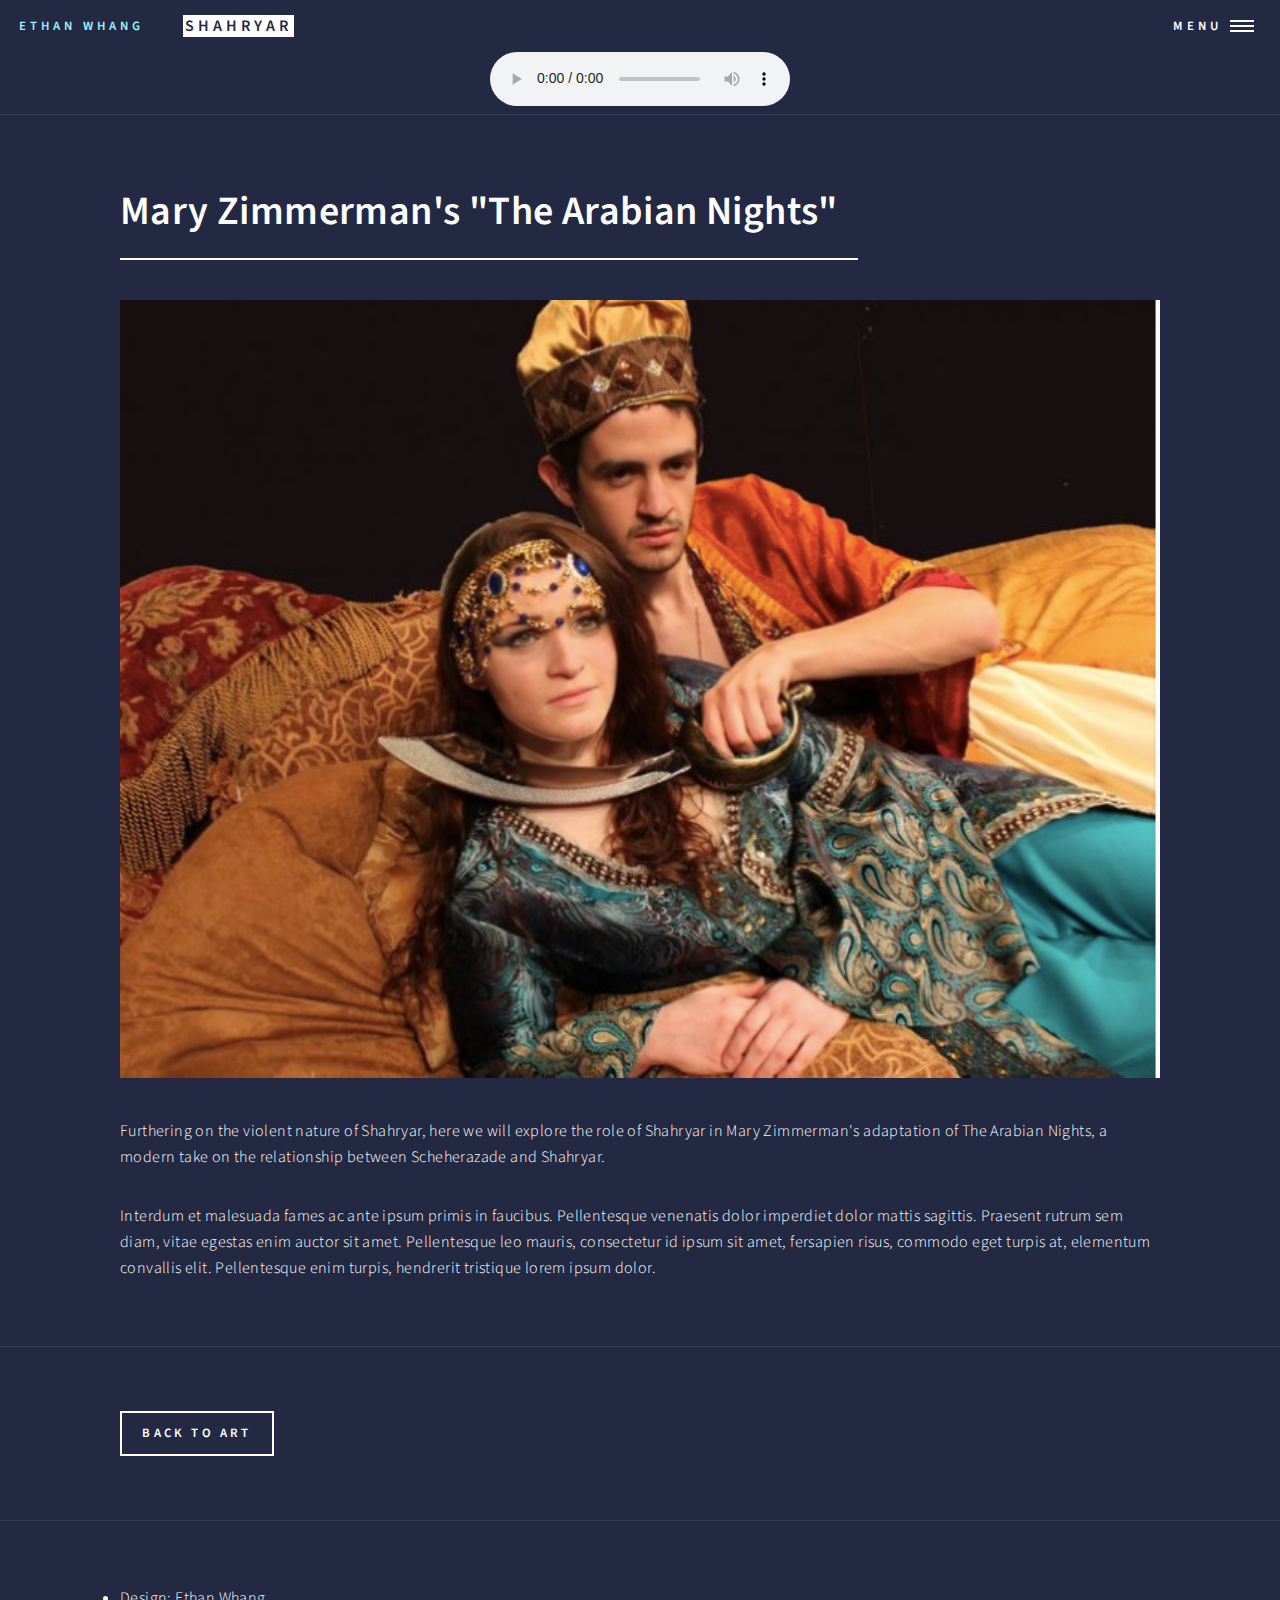
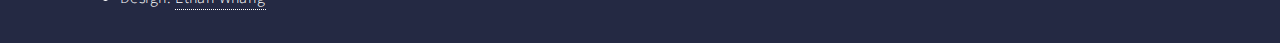
==== adaptations.html @ 620781d0 "finished with artworks" ====
<!DOCTYPE HTML>
<html><head>
    <link rel="shortcut icon" type="image/x-icon" href="favicon.ico" />
    <title>Ethan Whang's CL121 Final Project</title>
    <meta charset="utf-8">
    <meta name="viewport" content="width=device-width, initial-scale=1, user-scalable=no">
    <link rel="stylesheet" href="assets/css/main.css">
    <noscript><link rel="stylesheet" href="assets/css/noscript.css" /></noscript>
  </head>
  <body class="">

    <!-- Wrapper -->
      <div id="wrapper">

        <!-- Header -->
          <header id="header" class="reveal alt">
            <a href="ethanwhang.html" class="logo"><span>Ethan Whang</span></a>
            <nav>
            <a href="index.html" class="logo"><strong>Shahryar</strong></a>
            <nav>
              <a href="#menu">Menu</a>
            </nav>
          </header>

        <!-- Menu -->
          <nav id="menu">
            <ul class="links">
              <li><a hre="theking.html">Sultan</a></li>
              <li><a href="murderer.html">Murderer</a></li>
              <li><a href="listener.html">Listener</a></li>
              <li><a href="children.html">Children</a></li>
              <li><a href="art.html">Art</a></li>
            </ul>
          </nav>

        <!-- Main -->
          <div id="main" class="alt">

            <center><audio controls autoplay="autoplay" loop="loop">
              <source src="zimmerman.mp3" type="audio/mpeg">
                Your browser does not support the audio element.
            </audio></center>

            <!-- One -->
              <section id="one">
                <div class="inner">
                  <header class="major">
                    <h1>Mary Zimmerman's "The Arabian Nights"</h1>
                  </header>
                  <span class="image main"><img src="images/pic15.jpg" alt="" /></span>
                  <p>Furthering on the violent nature of Shahryar, here we will explore the role of Shahryar in Mary Zimmerman's adaptation of The Arabian Nights, a modern take on the relationship between Scheherazade and Shahryar.</p>
                  <p></p>
                  <p>Interdum et malesuada fames ac ante ipsum primis in faucibus. Pellentesque venenatis dolor imperdiet dolor mattis sagittis. Praesent rutrum sem diam, vitae egestas enim auctor sit amet. Pellentesque leo mauris, consectetur id ipsum sit amet, fersapien risus, commodo eget turpis at, elementum convallis elit. Pellentesque enim turpis, hendrerit tristique lorem ipsum dolor.</p>
                </div>
              </section>

            <section>
              <div class="inner">
                  <ul class="actions">
                    <li><a href="art.html" class="button back">Back to Art</a></li>
                  </ul>
              </div>
            </section>

          </div>

        <!-- Footer -->
          <footer id="footer">
            <div class="inner">
                <li>Design: <a href="https://html5up.net">Ethan Whang</a></li>
              </ul>
            </div>
          </footer>

      </div>

    <!-- Scripts -->
      <script src="assets/js/jquery.min.js"></script>
      <script src="assets/js/jquery.scrolly.min.js"></script>
      <script src="assets/js/jquery.scrollex.min.js"></script>
      <script src="assets/js/browser.min.js"></script>
      <script src="assets/js/breakpoints.min.js"></script>
      <script src="assets/js/util.js"></script>
      <script src="assets/js/main.js"></script>

  </body>
</html>
---- assets/css/main.css ----
@import url(font-awesome.min.css);
@import url("https://fonts.googleapis.com/css?family=Source+Sans+Pro:300,300italic,600,600italic");

/*
	Forty by HTML5 UP
	html5up.net | @ajlkn
	Free for personal and commercial use under the CCA 3.0 license (html5up.net/license)
*/

html, body, div, span, applet, object,
iframe, h1, h2, h3, h4, h5, h6, p, blockquote,
pre, a, abbr, acronym, address, big, cite,
code, del, dfn, em, img, ins, kbd, q, s, samp,
small, strike, strong, sub, sup, tt, var, b,
u, i, center, dl, dt, dd, ol, ul, li, fieldset,
form, label, legend, table, caption, tbody,
tfoot, thead, tr, th, td, article, aside,
canvas, details, embed, figure, figcaption,
footer, header, hgroup, menu, nav, output, ruby,
section, summary, time, mark, audio, video {
	margin: 0;
	padding: 0;
	border: 0;
	font-size: 100%;
	font: inherit;
	vertical-align: baseline;}

article, aside, details, figcaption, figure,
footer, header, hgroup, menu, nav, section {
	display: block;}

body {
	line-height: 1;
}

ol, ul {
	list-style: none;
}

blockquote, q {
	quotes: none;
}

	blockquote:before, blockquote:after, q:before, q:after {
		content: '';
		content: none;
	}

table {
	border-collapse: collapse;
	border-spacing: 0;
}

body {
	-webkit-text-size-adjust: none;
}

mark {
	background-color: transparent;
	color: inherit;
}

input::-moz-focus-inner {
	border: 0;
	padding: 0;
}

input, select, textarea {
	-moz-appearance: none;
	-webkit-appearance: none;
	-ms-appearance: none;
	appearance: none;
}

/* Basic */

	@-ms-viewport {
		width: device-width;
	}

	body {
		-ms-overflow-style: scrollbar;
	}

	@media screen and (max-width: 480px) {

		html, body {
			min-width: 320px;
		}

	}

	html {
		box-sizing: border-box;
	}

	*, *:before, *:after {
		box-sizing: border-box;
	}

	body {
		background: #242943;
	}

		body.is-preload *, body.is-preload *:before, body.is-preload *:after {
			-moz-animation: none !important;
			-webkit-animation: none !important;
			-ms-animation: none !important;
			animation: none !important;
			-moz-transition: none !important;
			-webkit-transition: none !important;
			-ms-transition: none !important;
			transition: none !important;
		}

/* Type */

	body, input, select, textarea {
		color: #ffffff;
		font-family: "Source Sans Pro", Helvetica, sans-serif;
		font-size: 17pt;
		font-weight: 300;
		letter-spacing: 0.025em;
		line-height: 1.65;
	}

		@media screen and (max-width: 1680px) {

			body, input, select, textarea {
				font-size: 14pt;
			}

		}

		@media screen and (max-width: 1280px) {

			body, input, select, textarea {
				font-size: 12pt;
			}

		}

		@media screen and (max-width: 360px) {

			body, input, select, textarea {
				font-size: 11pt;
			}

		}

	a {
		-moz-transition: color 0.2s ease-in-out, border-bottom-color 0.2s ease-in-out;
		-webkit-transition: color 0.2s ease-in-out, border-bottom-color 0.2s ease-in-out;
		-ms-transition: color 0.2s ease-in-out, border-bottom-color 0.2s ease-in-out;
		transition: color 0.2s ease-in-out, border-bottom-color 0.2s ease-in-out;
		border-bottom: dotted 1px;
		color: inherit;
		text-decoration: none;
	}

		a:hover {
			border-bottom-color: transparent;
			color: #9bf1ff !important;
		}

		a:active {
			color: #53e3fb !important;
		}

	strong, b {
		color: #ffffff;
		font-weight: 600;
	}

	em, i {
		font-style: italic;
	}

	p {
		margin: 0 0 2em 0;
	}

	h1, h2, h3, h4, h5, h6 {
		color: #ffffff;
		font-weight: 600;
		line-height: 1.65;
		margin: 0 0 1em 0;
	}

		h1 a, h2 a, h3 a, h4 a, h5 a, h6 a {
			color: inherit;
			border-bottom: 0;
		}

	h1 {
		font-size: 2.5em;
	}

	h2 {
		font-size: 1.75em;
	}

	h3 {
		font-size: 1.35em;
	}

	h4 {
		font-size: 1.1em;
	}

	h5 {
		font-size: 0.9em;
	}

	h6 {
		font-size: 0.7em;
	}

	@media screen and (max-width: 736px) {

		h1 {
			font-size: 2em;
		}

		h2 {
			font-size: 1.5em;
		}

		h3 {
			font-size: 1.25em;
		}

	}

	sub {
		font-size: 0.8em;
		position: relative;
		top: 0.5em;
	}

	sup {
		font-size: 0.8em;
		position: relative;
		top: -0.5em;
	}

	blockquote {
		border-left: solid 4px rgba(212, 212, 255, 0.1);
		font-style: italic;
		margin: 0 0 2em 0;
		padding: 0.5em 0 0.5em 2em;
	}

	code {
		background: rgba(212, 212, 255, 0.035);
		font-family: "Courier New", monospace;
		font-size: 0.9em;
		margin: 0 0.25em;
		padding: 0.25em 0.65em;
	}

	pre {
		-webkit-overflow-scrolling: touch;
		font-family: "Courier New", monospace;
		font-size: 0.9em;
		margin: 0 0 2em 0;
	}

		pre code {
			display: block;
			line-height: 1.75;
			padding: 1em 1.5em;
			overflow-x: auto;
		}

	hr {
		border: 0;
		border-bottom: solid 1px rgba(212, 212, 255, 0.1);
		margin: 2em 0;
	}

		hr.major {
			margin: 3em 0;
		}

	.align-left {
		text-align: left;
	}

	.align-center {
		text-align: center;
	}

	.align-right {
		text-align: right;
	}

/* Row */

	.row {
		display: flex;
		flex-wrap: wrap;
		box-sizing: border-box;
		align-items: stretch;
	}

		.row > * {
			box-sizing: border-box;
		}

		.row.gtr-uniform > * > :last-child {
			margin-bottom: 0;
		}

		.row.aln-left {
			justify-content: flex-start;
		}

		.row.aln-center {
			justify-content: center;
		}

		.row.aln-right {
			justify-content: flex-end;
		}

		.row.aln-top {
			align-items: flex-start;
		}

		.row.aln-middle {
			align-items: center;
		}

		.row.aln-bottom {
			align-items: flex-end;
		}

		.row > .imp {
			order: -1;
		}

		.row > .col-1 {
			width: 8.3333333333%;
		}

		.row > .off-1 {
			margin-left: 8.3333333333%;
		}

		.row > .col-2 {
			width: 16.6666666667%;
		}

		.row > .off-2 {
			margin-left: 16.6666666667%;
		}

		.row > .col-3 {
			width: 25%;
		}

		.row > .off-3 {
			margin-left: 25%;
		}

		.row > .col-4 {
			width: 33.3333333333%;
		}

		.row > .off-4 {
			margin-left: 33.3333333333%;
		}

		.row > .col-5 {
			width: 41.6666666667%;
		}

		.row > .off-5 {
			margin-left: 41.6666666667%;
		}

		.row > .col-6 {
			width: 50%;
		}

		.row > .off-6 {
			margin-left: 50%;
		}

		.row > .col-7 {
			width: 58.3333333333%;
		}

		.row > .off-7 {
			margin-left: 58.3333333333%;
		}

		.row > .col-8 {
			width: 66.6666666667%;
		}

		.row > .off-8 {
			margin-left: 66.6666666667%;
		}

		.row > .col-9 {
			width: 75%;
		}

		.row > .off-9 {
			margin-left: 75%;
		}

		.row > .col-10 {
			width: 83.3333333333%;
		}

		.row > .off-10 {
			margin-left: 83.3333333333%;
		}

		.row > .col-11 {
			width: 91.6666666667%;
		}

		.row > .off-11 {
			margin-left: 91.6666666667%;
		}

		.row > .col-12 {
			width: 100%;
		}

		.row > .off-12 {
			margin-left: 100%;
		}

		.row.gtr-0 {
			margin-top: 0;
			margin-left: 0em;
		}

			.row.gtr-0 > * {
				padding: 0 0 0 0em;
			}

			.row.gtr-0.gtr-uniform {
				margin-top: 0em;
			}

				.row.gtr-0.gtr-uniform > * {
					padding-top: 0em;
				}

		.row.gtr-25 {
			margin-top: 0;
			margin-left: -0.5em;
		}

			.row.gtr-25 > * {
				padding: 0 0 0 0.5em;
			}

			.row.gtr-25.gtr-uniform {
				margin-top: -0.5em;
			}

				.row.gtr-25.gtr-uniform > * {
					padding-top: 0.5em;
				}

		.row.gtr-50 {
			margin-top: 0;
			margin-left: -1em;
		}

			.row.gtr-50 > * {
				padding: 0 0 0 1em;
			}

			.row.gtr-50.gtr-uniform {
				margin-top: -1em;
			}

				.row.gtr-50.gtr-uniform > * {
					padding-top: 1em;
				}

		.row {
			margin-top: 0;
			margin-left: -2em;
		}

			.row > * {
				padding: 0 0 0 2em;
			}

			.row.gtr-uniform {
				margin-top: -2em;
			}

				.row.gtr-uniform > * {
					padding-top: 2em;
				}

		.row.gtr-150 {
			margin-top: 0;
			margin-left: -3em;
		}

			.row.gtr-150 > * {
				padding: 0 0 0 3em;
			}

			.row.gtr-150.gtr-uniform {
				margin-top: -3em;
			}

				.row.gtr-150.gtr-uniform > * {
					padding-top: 3em;
				}

		.row.gtr-200 {
			margin-top: 0;
			margin-left: -4em;
		}

			.row.gtr-200 > * {
				padding: 0 0 0 4em;
			}

			.row.gtr-200.gtr-uniform {
				margin-top: -4em;
			}

				.row.gtr-200.gtr-uniform > * {
					padding-top: 4em;
				}

		@media screen and (max-width: 1680px) {

			.row {
				display: flex;
				flex-wrap: wrap;
				box-sizing: border-box;
				align-items: stretch;
			}

				.row > * {
					box-sizing: border-box;
				}

				.row.gtr-uniform > * > :last-child {
					margin-bottom: 0;
				}

				.row.aln-left {
					justify-content: flex-start;
				}

				.row.aln-center {
					justify-content: center;
				}

				.row.aln-right {
					justify-content: flex-end;
				}

				.row.aln-top {
					align-items: flex-start;
				}

				.row.aln-middle {
					align-items: center;
				}

				.row.aln-bottom {
					align-items: flex-end;
				}

				.row > .imp-xlarge {
					order: -1;
				}

				.row > .col-1-xlarge {
					width: 8.3333333333%;
				}

				.row > .off-1-xlarge {
					margin-left: 8.3333333333%;
				}

				.row > .col-2-xlarge {
					width: 16.6666666667%;
				}

				.row > .off-2-xlarge {
					margin-left: 16.6666666667%;
				}

				.row > .col-3-xlarge {
					width: 25%;
				}

				.row > .off-3-xlarge {
					margin-left: 25%;
				}

				.row > .col-4-xlarge {
					width: 33.3333333333%;
				}

				.row > .off-4-xlarge {
					margin-left: 33.3333333333%;
				}

				.row > .col-5-xlarge {
					width: 41.6666666667%;
				}

				.row > .off-5-xlarge {
					margin-left: 41.6666666667%;
				}

				.row > .col-6-xlarge {
					width: 50%;
				}

				.row > .off-6-xlarge {
					margin-left: 50%;
				}

				.row > .col-7-xlarge {
					width: 58.3333333333%;
				}

				.row > .off-7-xlarge {
					margin-left: 58.3333333333%;
				}

				.row > .col-8-xlarge {
					width: 66.6666666667%;
				}

				.row > .off-8-xlarge {
					margin-left: 66.6666666667%;
				}

				.row > .col-9-xlarge {
					width: 75%;
				}

				.row > .off-9-xlarge {
					margin-left: 75%;
				}

				.row > .col-10-xlarge {
					width: 83.3333333333%;
				}

				.row > .off-10-xlarge {
					margin-left: 83.3333333333%;
				}

				.row > .col-11-xlarge {
					width: 91.6666666667%;
				}

				.row > .off-11-xlarge {
					margin-left: 91.6666666667%;
				}

				.row > .col-12-xlarge {
					width: 100%;
				}

				.row > .off-12-xlarge {
					margin-left: 100%;
				}

				.row.gtr-0 {
					margin-top: 0;
					margin-left: 0em;
				}

					.row.gtr-0 > * {
						padding: 0 0 0 0em;
					}

					.row.gtr-0.gtr-uniform {
						margin-top: 0em;
					}

						.row.gtr-0.gtr-uniform > * {
							padding-top: 0em;
						}

				.row.gtr-25 {
					margin-top: 0;
					margin-left: -0.5em;
				}

					.row.gtr-25 > * {
						padding: 0 0 0 0.5em;
					}

					.row.gtr-25.gtr-uniform {
						margin-top: -0.5em;
					}

						.row.gtr-25.gtr-uniform > * {
							padding-top: 0.5em;
						}

				.row.gtr-50 {
					margin-top: 0;
					margin-left: -1em;
				}

					.row.gtr-50 > * {
						padding: 0 0 0 1em;
					}

					.row.gtr-50.gtr-uniform {
						margin-top: -1em;
					}

						.row.gtr-50.gtr-uniform > * {
							padding-top: 1em;
						}

				.row {
					margin-top: 0;
					margin-left: -2em;
				}

					.row > * {
						padding: 0 0 0 2em;
					}

					.row.gtr-uniform {
						margin-top: -2em;
					}

						.row.gtr-uniform > * {
							padding-top: 2em;
						}

				.row.gtr-150 {
					margin-top: 0;
					margin-left: -3em;
				}

					.row.gtr-150 > * {
						padding: 0 0 0 3em;
					}

					.row.gtr-150.gtr-uniform {
						margin-top: -3em;
					}

						.row.gtr-150.gtr-uniform > * {
							padding-top: 3em;
						}

				.row.gtr-200 {
					margin-top: 0;
					margin-left: -4em;
				}

					.row.gtr-200 > * {
						padding: 0 0 0 4em;
					}

					.row.gtr-200.gtr-uniform {
						margin-top: -4em;
					}

						.row.gtr-200.gtr-uniform > * {
							padding-top: 4em;
						}

		}

		@media screen and (max-width: 1280px) {

			.row {
				display: flex;
				flex-wrap: wrap;
				box-sizing: border-box;
				align-items: stretch;
			}

				.row > * {
					box-sizing: border-box;
				}

				.row.gtr-uniform > * > :last-child {
					margin-bottom: 0;
				}

				.row.aln-left {
					justify-content: flex-start;
				}

				.row.aln-center {
					justify-content: center;
				}

				.row.aln-right {
					justify-content: flex-end;
				}

				.row.aln-top {
					align-items: flex-start;
				}

				.row.aln-middle {
					align-items: center;
				}

				.row.aln-bottom {
					align-items: flex-end;
				}

				.row > .imp-large {
					order: -1;
				}

				.row > .col-1-large {
					width: 8.3333333333%;
				}

				.row > .off-1-large {
					margin-left: 8.3333333333%;
				}

				.row > .col-2-large {
					width: 16.6666666667%;
				}

				.row > .off-2-large {
					margin-left: 16.6666666667%;
				}

				.row > .col-3-large {
					width: 25%;
				}

				.row > .off-3-large {
					margin-left: 25%;
				}

				.row > .col-4-large {
					width: 33.3333333333%;
				}

				.row > .off-4-large {
					margin-left: 33.3333333333%;
				}

				.row > .col-5-large {
					width: 41.6666666667%;
				}

				.row > .off-5-large {
					margin-left: 41.6666666667%;
				}

				.row > .col-6-large {
					width: 50%;
				}

				.row > .off-6-large {
					margin-left: 50%;
				}

				.row > .col-7-large {
					width: 58.3333333333%;
				}

				.row > .off-7-large {
					margin-left: 58.3333333333%;
				}

				.row > .col-8-large {
					width: 66.6666666667%;
				}

				.row > .off-8-large {
					margin-left: 66.6666666667%;
				}

				.row > .col-9-large {
					width: 75%;
				}

				.row > .off-9-large {
					margin-left: 75%;
				}

				.row > .col-10-large {
					width: 83.3333333333%;
				}

				.row > .off-10-large {
					margin-left: 83.3333333333%;
				}

				.row > .col-11-large {
					width: 91.6666666667%;
				}

				.row > .off-11-large {
					margin-left: 91.6666666667%;
				}

				.row > .col-12-large {
					width: 100%;
				}

				.row > .off-12-large {
					margin-left: 100%;
				}

				.row.gtr-0 {
					margin-top: 0;
					margin-left: 0em;
				}

					.row.gtr-0 > * {
						padding: 0 0 0 0em;
					}

					.row.gtr-0.gtr-uniform {
						margin-top: 0em;
					}

						.row.gtr-0.gtr-uniform > * {
							padding-top: 0em;
						}

				.row.gtr-25 {
					margin-top: 0;
					margin-left: -0.375em;
				}

					.row.gtr-25 > * {
						padding: 0 0 0 0.375em;
					}

					.row.gtr-25.gtr-uniform {
						margin-top: -0.375em;
					}

						.row.gtr-25.gtr-uniform > * {
							padding-top: 0.375em;
						}

				.row.gtr-50 {
					margin-top: 0;
					margin-left: -0.75em;
				}

					.row.gtr-50 > * {
						padding: 0 0 0 0.75em;
					}

					.row.gtr-50.gtr-uniform {
						margin-top: -0.75em;
					}

						.row.gtr-50.gtr-uniform > * {
							padding-top: 0.75em;
						}

				.row {
					margin-top: 0;
					margin-left: -1.5em;
				}

					.row > * {
						padding: 0 0 0 1.5em;
					}

					.row.gtr-uniform {
						margin-top: -1.5em;
					}

						.row.gtr-uniform > * {
							padding-top: 1.5em;
						}

				.row.gtr-150 {
					margin-top: 0;
					margin-left: -2.25em;
				}

					.row.gtr-150 > * {
						padding: 0 0 0 2.25em;
					}

					.row.gtr-150.gtr-uniform {
						margin-top: -2.25em;
					}

						.row.gtr-150.gtr-uniform > * {
							padding-top: 2.25em;
						}

				.row.gtr-200 {
					margin-top: 0;
					margin-left: -3em;
				}

					.row.gtr-200 > * {
						padding: 0 0 0 3em;
					}

					.row.gtr-200.gtr-uniform {
						margin-top: -3em;
					}

						.row.gtr-200.gtr-uniform > * {
							padding-top: 3em;
						}

		}

		@media screen and (max-width: 980px) {

			.row {
				display: flex;
				flex-wrap: wrap;
				box-sizing: border-box;
				align-items: stretch;
			}

				.row > * {
					box-sizing: border-box;
				}

				.row.gtr-uniform > * > :last-child {
					margin-bottom: 0;
				}

				.row.aln-left {
					justify-content: flex-start;
				}

				.row.aln-center {
					justify-content: center;
				}

				.row.aln-right {
					justify-content: flex-end;
				}

				.row.aln-top {
					align-items: flex-start;
				}

				.row.aln-middle {
					align-items: center;
				}

				.row.aln-bottom {
					align-items: flex-end;
				}

				.row > .imp-medium {
					order: -1;
				}

				.row > .col-1-medium {
					width: 8.3333333333%;
				}

				.row > .off-1-medium {
					margin-left: 8.3333333333%;
				}

				.row > .col-2-medium {
					width: 16.6666666667%;
				}

				.row > .off-2-medium {
					margin-left: 16.6666666667%;
				}

				.row > .col-3-medium {
					width: 25%;
				}

				.row > .off-3-medium {
					margin-left: 25%;
				}

				.row > .col-4-medium {
					width: 33.3333333333%;
				}

				.row > .off-4-medium {
					margin-left: 33.3333333333%;
				}

				.row > .col-5-medium {
					width: 41.6666666667%;
				}

				.row > .off-5-medium {
					margin-left: 41.6666666667%;
				}

				.row > .col-6-medium {
					width: 50%;
				}

				.row > .off-6-medium {
					margin-left: 50%;
				}

				.row > .col-7-medium {
					width: 58.3333333333%;
				}

				.row > .off-7-medium {
					margin-left: 58.3333333333%;
				}

				.row > .col-8-medium {
					width: 66.6666666667%;
				}

				.row > .off-8-medium {
					margin-left: 66.6666666667%;
				}

				.row > .col-9-medium {
					width: 75%;
				}

				.row > .off-9-medium {
					margin-left: 75%;
				}

				.row > .col-10-medium {
					width: 83.3333333333%;
				}

				.row > .off-10-medium {
					margin-left: 83.3333333333%;
				}

				.row > .col-11-medium {
					width: 91.6666666667%;
				}

				.row > .off-11-medium {
					margin-left: 91.6666666667%;
				}

				.row > .col-12-medium {
					width: 100%;
				}

				.row > .off-12-medium {
					margin-left: 100%;
				}

				.row.gtr-0 {
					margin-top: 0;
					margin-left: 0em;
				}

					.row.gtr-0 > * {
						padding: 0 0 0 0em;
					}

					.row.gtr-0.gtr-uniform {
						margin-top: 0em;
					}

						.row.gtr-0.gtr-uniform > * {
							padding-top: 0em;
						}

				.row.gtr-25 {
					margin-top: 0;
					margin-left: -0.375em;
				}

					.row.gtr-25 > * {
						padding: 0 0 0 0.375em;
					}

					.row.gtr-25.gtr-uniform {
						margin-top: -0.375em;
					}

						.row.gtr-25.gtr-uniform > * {
							padding-top: 0.375em;
						}

				.row.gtr-50 {
					margin-top: 0;
					margin-left: -0.75em;
				}

					.row.gtr-50 > * {
						padding: 0 0 0 0.75em;
					}

					.row.gtr-50.gtr-uniform {
						margin-top: -0.75em;
					}

						.row.gtr-50.gtr-uniform > * {
							padding-top: 0.75em;
						}

				.row {
					margin-top: 0;
					margin-left: -1.5em;
				}

					.row > * {
						padding: 0 0 0 1.5em;
					}

					.row.gtr-uniform {
						margin-top: -1.5em;
					}

						.row.gtr-uniform > * {
							padding-top: 1.5em;
						}

				.row.gtr-150 {
					margin-top: 0;
					margin-left: -2.25em;
				}

					.row.gtr-150 > * {
						padding: 0 0 0 2.25em;
					}

					.row.gtr-150.gtr-uniform {
						margin-top: -2.25em;
					}

						.row.gtr-150.gtr-uniform > * {
							padding-top: 2.25em;
						}

				.row.gtr-200 {
					margin-top: 0;
					margin-left: -3em;
				}

					.row.gtr-200 > * {
						padding: 0 0 0 3em;
					}

					.row.gtr-200.gtr-uniform {
						margin-top: -3em;
					}

						.row.gtr-200.gtr-uniform > * {
							padding-top: 3em;
						}

		}

		@media screen and (max-width: 736px) {

			.row {
				display: flex;
				flex-wrap: wrap;
				box-sizing: border-box;
				align-items: stretch;
			}

				.row > * {
					box-sizing: border-box;
				}

				.row.gtr-uniform > * > :last-child {
					margin-bottom: 0;
				}

				.row.aln-left {
					justify-content: flex-start;
				}

				.row.aln-center {
					justify-content: center;
				}

				.row.aln-right {
					justify-content: flex-end;
				}

				.row.aln-top {
					align-items: flex-start;
				}

				.row.aln-middle {
					align-items: center;
				}

				.row.aln-bottom {
					align-items: flex-end;
				}

				.row > .imp-small {
					order: -1;
				}

				.row > .col-1-small {
					width: 8.3333333333%;
				}

				.row > .off-1-small {
					margin-left: 8.3333333333%;
				}

				.row > .col-2-small {
					width: 16.6666666667%;
				}

				.row > .off-2-small {
					margin-left: 16.6666666667%;
				}

				.row > .col-3-small {
					width: 25%;
				}

				.row > .off-3-small {
					margin-left: 25%;
				}

				.row > .col-4-small {
					width: 33.3333333333%;
				}

				.row > .off-4-small {
					margin-left: 33.3333333333%;
				}

				.row > .col-5-small {
					width: 41.6666666667%;
				}

				.row > .off-5-small {
					margin-left: 41.6666666667%;
				}

				.row > .col-6-small {
					width: 50%;
				}

				.row > .off-6-small {
					margin-left: 50%;
				}

				.row > .col-7-small {
					width: 58.3333333333%;
				}

				.row > .off-7-small {
					margin-left: 58.3333333333%;
				}

				.row > .col-8-small {
					width: 66.6666666667%;
				}

				.row > .off-8-small {
					margin-left: 66.6666666667%;
				}

				.row > .col-9-small {
					width: 75%;
				}

				.row > .off-9-small {
					margin-left: 75%;
				}

				.row > .col-10-small {
					width: 83.3333333333%;
				}

				.row > .off-10-small {
					margin-left: 83.3333333333%;
				}

				.row > .col-11-small {
					width: 91.6666666667%;
				}

				.row > .off-11-small {
					margin-left: 91.6666666667%;
				}

				.row > .col-12-small {
					width: 100%;
				}

				.row > .off-12-small {
					margin-left: 100%;
				}

				.row.gtr-0 {
					margin-top: 0;
					margin-left: 0em;
				}

					.row.gtr-0 > * {
						padding: 0 0 0 0em;
					}

					.row.gtr-0.gtr-uniform {
						margin-top: 0em;
					}

						.row.gtr-0.gtr-uniform > * {
							padding-top: 0em;
						}

				.row.gtr-25 {
					margin-top: 0;
					margin-left: -0.3125em;
				}

					.row.gtr-25 > * {
						padding: 0 0 0 0.3125em;
					}

					.row.gtr-25.gtr-uniform {
						margin-top: -0.3125em;
					}

						.row.gtr-25.gtr-uniform > * {
							padding-top: 0.3125em;
						}

				.row.gtr-50 {
					margin-top: 0;
					margin-left: -0.625em;
				}

					.row.gtr-50 > * {
						padding: 0 0 0 0.625em;
					}

					.row.gtr-50.gtr-uniform {
						margin-top: -0.625em;
					}

						.row.gtr-50.gtr-uniform > * {
							padding-top: 0.625em;
						}

				.row {
					margin-top: 0;
					margin-left: -1.25em;
				}

					.row > * {
						padding: 0 0 0 1.25em;
					}

					.row.gtr-uniform {
						margin-top: -1.25em;
					}

						.row.gtr-uniform > * {
							padding-top: 1.25em;
						}

				.row.gtr-150 {
					margin-top: 0;
					margin-left: -1.875em;
				}

					.row.gtr-150 > * {
						padding: 0 0 0 1.875em;
					}

					.row.gtr-150.gtr-uniform {
						margin-top: -1.875em;
					}

						.row.gtr-150.gtr-uniform > * {
							padding-top: 1.875em;
						}

				.row.gtr-200 {
					margin-top: 0;
					margin-left: -2.5em;
				}

					.row.gtr-200 > * {
						padding: 0 0 0 2.5em;
					}

					.row.gtr-200.gtr-uniform {
						margin-top: -2.5em;
					}

						.row.gtr-200.gtr-uniform > * {
							padding-top: 2.5em;
						}

		}

		@media screen and (max-width: 480px) {

			.row {
				display: flex;
				flex-wrap: wrap;
				box-sizing: border-box;
				align-items: stretch;
			}

				.row > * {
					box-sizing: border-box;
				}

				.row.gtr-uniform > * > :last-child {
					margin-bottom: 0;
				}

				.row.aln-left {
					justify-content: flex-start;
				}

				.row.aln-center {
					justify-content: center;
				}

				.row.aln-right {
					justify-content: flex-end;
				}

				.row.aln-top {
					align-items: flex-start;
				}

				.row.aln-middle {
					align-items: center;
				}

				.row.aln-bottom {
					align-items: flex-end;
				}

				.row > .imp-xsmall {
					order: -1;
				}

				.row > .col-1-xsmall {
					width: 8.3333333333%;
				}

				.row > .off-1-xsmall {
					margin-left: 8.3333333333%;
				}

				.row > .col-2-xsmall {
					width: 16.6666666667%;
				}

				.row > .off-2-xsmall {
					margin-left: 16.6666666667%;
				}

				.row > .col-3-xsmall {
					width: 25%;
				}

				.row > .off-3-xsmall {
					margin-left: 25%;
				}

				.row > .col-4-xsmall {
					width: 33.3333333333%;
				}

				.row > .off-4-xsmall {
					margin-left: 33.3333333333%;
				}

				.row > .col-5-xsmall {
					width: 41.6666666667%;
				}

				.row > .off-5-xsmall {
					margin-left: 41.6666666667%;
				}

				.row > .col-6-xsmall {
					width: 50%;
				}

				.row > .off-6-xsmall {
					margin-left: 50%;
				}

				.row > .col-7-xsmall {
					width: 58.3333333333%;
				}

				.row > .off-7-xsmall {
					margin-left: 58.3333333333%;
				}

				.row > .col-8-xsmall {
					width: 66.6666666667%;
				}

				.row > .off-8-xsmall {
					margin-left: 66.6666666667%;
				}

				.row > .col-9-xsmall {
					width: 75%;
				}

				.row > .off-9-xsmall {
					margin-left: 75%;
				}

				.row > .col-10-xsmall {
					width: 83.3333333333%;
				}

				.row > .off-10-xsmall {
					margin-left: 83.3333333333%;
				}

				.row > .col-11-xsmall {
					width: 91.6666666667%;
				}

				.row > .off-11-xsmall {
					margin-left: 91.6666666667%;
				}

				.row > .col-12-xsmall {
					width: 100%;
				}

				.row > .off-12-xsmall {
					margin-left: 100%;
				}

				.row.gtr-0 {
					margin-top: 0;
					margin-left: 0em;
				}

					.row.gtr-0 > * {
						padding: 0 0 0 0em;
					}

					.row.gtr-0.gtr-uniform {
						margin-top: 0em;
					}

						.row.gtr-0.gtr-uniform > * {
							padding-top: 0em;
						}

				.row.gtr-25 {
					margin-top: 0;
					margin-left: -0.3125em;
				}

					.row.gtr-25 > * {
						padding: 0 0 0 0.3125em;
					}

					.row.gtr-25.gtr-uniform {
						margin-top: -0.3125em;
					}

						.row.gtr-25.gtr-uniform > * {
							padding-top: 0.3125em;
						}

				.row.gtr-50 {
					margin-top: 0;
					margin-left: -0.625em;
				}

					.row.gtr-50 > * {
						padding: 0 0 0 0.625em;
					}

					.row.gtr-50.gtr-uniform {
						margin-top: -0.625em;
					}

						.row.gtr-50.gtr-uniform > * {
							padding-top: 0.625em;
						}

				.row {
					margin-top: 0;
					margin-left: -1.25em;
				}

					.row > * {
						padding: 0 0 0 1.25em;
					}

					.row.gtr-uniform {
						margin-top: -1.25em;
					}

						.row.gtr-uniform > * {
							padding-top: 1.25em;
						}

				.row.gtr-150 {
					margin-top: 0;
					margin-left: -1.875em;
				}

					.row.gtr-150 > * {
						padding: 0 0 0 1.875em;
					}

					.row.gtr-150.gtr-uniform {
						margin-top: -1.875em;
					}

						.row.gtr-150.gtr-uniform > * {
							padding-top: 1.875em;
						}

				.row.gtr-200 {
					margin-top: 0;
					margin-left: -2.5em;
				}

					.row.gtr-200 > * {
						padding: 0 0 0 2.5em;
					}

					.row.gtr-200.gtr-uniform {
						margin-top: -2.5em;
					}

						.row.gtr-200.gtr-uniform > * {
							padding-top: 2.5em;
						}

		}

/* Section/Article */

	section.special, article.special {
		text-align: center;
	}

	header.major {
		width: -moz-max-content;
		width: -webkit-max-content;
		width: -ms-max-content;
		width: max-content;
		margin-bottom: 2em;
	}

		header.major > :first-child {
			margin-bottom: 0;
			width: calc(100% + 0.5em);
		}

			header.major > :first-child:after {
				content: '';
				background-color: #ffffff;
				display: block;
				height: 2px;
				margin: 0.325em 0 0.5em 0;
				width: 100%;
			}

		header.major > p {
			font-size: 0.7em;
			font-weight: 600;
			letter-spacing: 0.25em;
			margin-bottom: 0;
			text-transform: uppercase;
		}

		body.is-ie header.major > :first-child:after {
			max-width: 9em;
		}

		body.is-ie header.major > h1:after {
			max-width: 100% !important;
		}

	@media screen and (max-width: 736px) {

		header.major > p br {
			display: none;
		}

	}

/* Form */

	form {
		margin: 0 0 2em 0;
	}

		form > :last-child {
			margin-bottom: 0;
		}

		form > .fields {
			display: -moz-flex;
			display: -webkit-flex;
			display: -ms-flex;
			display: flex;
			-moz-flex-wrap: wrap;
			-webkit-flex-wrap: wrap;
			-ms-flex-wrap: wrap;
			flex-wrap: wrap;
			width: calc(100% + 3em);
			margin: -1.5em 0 2em -1.5em;
		}

			form > .fields > .field {
				-moz-flex-grow: 0;
				-webkit-flex-grow: 0;
				-ms-flex-grow: 0;
				flex-grow: 0;
				-moz-flex-shrink: 0;
				-webkit-flex-shrink: 0;
				-ms-flex-shrink: 0;
				flex-shrink: 0;
				padding: 1.5em 0 0 1.5em;
				width: calc(100% - 1.5em);
			}

				form > .fields > .field.half {
					width: calc(50% - 0.75em);
				}

				form > .fields > .field.third {
					width: calc(100%/3 - 0.5em);
				}

				form > .fields > .field.quarter {
					width: calc(25% - 0.375em);
				}

		@media screen and (max-width: 480px) {

			form > .fields {
				width: calc(100% + 3em);
				margin: -1.5em 0 2em -1.5em;
			}

				form > .fields > .field {
					padding: 1.5em 0 0 1.5em;
					width: calc(100% - 1.5em);
				}

					form > .fields > .field.half {
						width: calc(100% - 1.5em);
					}

					form > .fields > .field.third {
						width: calc(100% - 1.5em);
					}

					form > .fields > .field.quarter {
						width: calc(100% - 1.5em);
					}

		}

	label {
		color: #ffffff;
		display: block;
		font-size: 0.8em;
		font-weight: 600;
		letter-spacing: 0.25em;
		margin: 0 0 1em 0;
		text-transform: uppercase;
	}

	input[type="text"],
	input[type="password"],
	input[type="email"],
	input[type="tel"],
	input[type="search"],
	input[type="url"],
	select,
	textarea {
		-moz-appearance: none;
		-webkit-appearance: none;
		-ms-appearance: none;
		appearance: none;
		background: rgba(212, 212, 255, 0.035);
		border: none;
		border-radius: 0;
		color: inherit;
		display: block;
		outline: 0;
		padding: 0 1em;
		text-decoration: none;
		width: 100%;
	}

		input[type="text"]:invalid,
		input[type="password"]:invalid,
		input[type="email"]:invalid,
		input[type="tel"]:invalid,
		input[type="search"]:invalid,
		input[type="url"]:invalid,
		select:invalid,
		textarea:invalid {
			box-shadow: none;
		}

		input[type="text"]:focus,
		input[type="password"]:focus,
		input[type="email"]:focus,
		input[type="tel"]:focus,
		input[type="search"]:focus,
		input[type="url"]:focus,
		select:focus,
		textarea:focus {
			border-color: #9bf1ff;
			box-shadow: 0 0 0 2px #9bf1ff;
		}

	select {
		background-image: url("data:image/svg+xml;charset=utf8,%3Csvg xmlns='http://www.w3.org/2000/svg' width='40' height='40' preserveAspectRatio='none' viewBox='0 0 40 40'%3E%3Cpath d='M9.4,12.3l10.4,10.4l10.4-10.4c0.2-0.2,0.5-0.4,0.9-0.4c0.3,0,0.6,0.1,0.9,0.4l3.3,3.3c0.2,0.2,0.4,0.5,0.4,0.9 c0,0.4-0.1,0.6-0.4,0.9L20.7,31.9c-0.2,0.2-0.5,0.4-0.9,0.4c-0.3,0-0.6-0.1-0.9-0.4L4.3,17.3c-0.2-0.2-0.4-0.5-0.4-0.9 c0-0.4,0.1-0.6,0.4-0.9l3.3-3.3c0.2-0.2,0.5-0.4,0.9-0.4S9.1,12.1,9.4,12.3z' fill='rgba(212, 212, 255, 0.1)' /%3E%3C/svg%3E");
		background-size: 1.25rem;
		background-repeat: no-repeat;
		background-position: calc(100% - 1rem) center;
		height: 2.75em;
		padding-right: 2.75em;
		text-overflow: ellipsis;
	}

		select option {
			color: #ffffff;
			background: #242943;
		}

		select:focus::-ms-value {
			background-color: transparent;
		}

		select::-ms-expand {
			display: none;
		}

	input[type="text"],
	input[type="password"],
	input[type="email"],
	input[type="tel"],
	input[type="search"],
	input[type="url"],
	select {
		height: 2.75em;
	}

	textarea {
		padding: 0.75em 1em;
	}

	input[type="checkbox"],
	input[type="radio"] {
		-moz-appearance: none;
		-webkit-appearance: none;
		-ms-appearance: none;
		appearance: none;
		display: block;
		float: left;
		margin-right: -2em;
		opacity: 0;
		width: 1em;
		z-index: -1;
	}

		input[type="checkbox"] + label,
		input[type="radio"] + label {
			text-decoration: none;
			color: #ffffff;
			cursor: pointer;
			display: inline-block;
			font-weight: 300;
			padding-left: 2.65em;
			padding-right: 0.75em;
			position: relative;
		}

			input[type="checkbox"] + label:before,
			input[type="radio"] + label:before {
				-moz-osx-font-smoothing: grayscale;
				-webkit-font-smoothing: antialiased;
				font-family: FontAwesome;
				font-style: normal;
				font-weight: normal;
				text-transform: none !important;
			}

			input[type="checkbox"] + label:before,
			input[type="radio"] + label:before {
				background: rgba(212, 212, 255, 0.035);
				content: '';
				display: inline-block;
				height: 1.65em;
				left: 0;
				letter-spacing: 0;
				line-height: 1.58125em;
				position: absolute;
				text-align: center;
				top: 0;
				width: 1.65em;
			}

		input[type="checkbox"]:checked + label:before,
		input[type="radio"]:checked + label:before {
			background: #ffffff;
			border-color: #9bf1ff;
			content: '\f00c';
			color: #242943;
		}

		input[type="checkbox"]:focus + label:before,
		input[type="radio"]:focus + label:before {
			box-shadow: 0 0 0 2px #9bf1ff;
		}

	input[type="radio"] + label:before {
		border-radius: 100%;
	}

	::-webkit-input-placeholder {
		color: rgba(244, 244, 255, 0.2) !important;
		opacity: 1.0;
	}

	:-moz-placeholder {
		color: rgba(244, 244, 255, 0.2) !important;
		opacity: 1.0;
	}

	::-moz-placeholder {
		color: rgba(244, 244, 255, 0.2) !important;
		opacity: 1.0;
	}

	:-ms-input-placeholder {
		color: rgba(244, 244, 255, 0.2) !important;
		opacity: 1.0;
	}

/* Box */

	.box {
		border: solid 1px rgba(212, 212, 255, 0.1);
		margin-bottom: 2em;
		padding: 1.5em;
	}

		.box > :last-child,
		.box > :last-child > :last-child,
		.box > :last-child > :last-child > :last-child {
			margin-bottom: 0;
		}

		.box.alt {
			border: 0;
			border-radius: 0;
			padding: 0;
		}

/* Icon */

	.icon {
		text-decoration: none;
		border-bottom: none;
		position: relative;
	}

		.icon:before {
			-moz-osx-font-smoothing: grayscale;
			-webkit-font-smoothing: antialiased;
			font-family: FontAwesome;
			font-style: normal;
			font-weight: normal;
			text-transform: none !important;
		}

		.icon > .label {
			display: none;
		}

		.icon.alt:before {
			background-color: #ffffff;
			border-radius: 100%;
			color: #242943;
			display: inline-block;
			height: 2em;
			line-height: 2em;
			text-align: center;
			width: 2em;
		}

	a.icon.alt:before {
		-moz-transition: background-color 0.2s ease-in-out;
		-webkit-transition: background-color 0.2s ease-in-out;
		-ms-transition: background-color 0.2s ease-in-out;
		transition: background-color 0.2s ease-in-out;
	}

	a.icon.alt:hover:before {
		background-color: #6fc3df;
	}

	a.icon.alt:active:before {
		background-color: #37a6cb;
	}

/* Image */

	.image {
		border: 0;
		display: inline-block;
		position: relative;
	}

		.image img {
			display: block;
		}

		.image.left, .image.right {
			max-width: 30%;
		}

			.image.left img, .image.right img {
				width: 100%;
			}

		.image.left {
			float: left;
			margin: 0 1.5em 1.25em 0;
			top: 0.25em;
		}

		.image.right {
			float: right;
			margin: 0 0 1.25em 1.5em;
			top: 0.25em;
		}

		.image.fit {
			display: block;
			margin: 0 0 2em 0;
			width: 100%;
		}

			.image.fit img {
				width: 100%;
			}

		.image.main {
			display: block;
			margin: 2.5em 0;
			width: 100%;
		}

			.image.main img {
				width: 100%;
			}

			@media screen and (max-width: 736px) {

				.image.main {
					margin: 1.5em 0;
				}

			}

/* List */

	ol {
		list-style: decimal;
		margin: 0 0 2em 0;
		padding-left: 1.25em;
	}

		ol li {
			padding-left: 0.25em;
		}

	ul {
		list-style: disc;
		margin: 0 0 2em 0;
		padding-left: 1em;
	}

		ul li {
			padding-left: 0.5em;
		}

		ul.alt {
			list-style: none;
			padding-left: 0;
		}

			ul.alt li {
				border-top: solid 1px rgba(212, 212, 255, 0.1);
				padding: 0.5em 0;
			}

				ul.alt li:first-child {
					border-top: 0;
					padding-top: 0;
				}

	dl {
		margin: 0 0 2em 0;
	}

		dl dt {
			display: block;
			font-weight: 600;
			margin: 0 0 1em 0;
		}

		dl dd {
			margin-left: 2em;
		}

/* Actions */

	ul.actions {
		display: -moz-flex;
		display: -webkit-flex;
		display: -ms-flex;
		display: flex;
		cursor: default;
		list-style: none;
		margin-left: -1em;
		padding-left: 0;
	}

		ul.actions li {
			padding: 0 0 0 1em;
			vertical-align: middle;
		}

		ul.actions.special {
			-moz-justify-content: center;
			-webkit-justify-content: center;
			-ms-justify-content: center;
			justify-content: center;
			width: 100%;
			margin-left: 0;
		}

			ul.actions.special li:first-child {
				padding-left: 0;
			}

		ul.actions.stacked {
			-moz-flex-direction: column;
			-webkit-flex-direction: column;
			-ms-flex-direction: column;
			flex-direction: column;
			margin-left: 0;
		}

			ul.actions.stacked li {
				padding: 1.3em 0 0 0;
			}

				ul.actions.stacked li:first-child {
					padding-top: 0;
				}

		ul.actions.fit {
			width: calc(100% + 1em);
		}

			ul.actions.fit li {
				-moz-flex-grow: 1;
				-webkit-flex-grow: 1;
				-ms-flex-grow: 1;
				flex-grow: 1;
				-moz-flex-shrink: 1;
				-webkit-flex-shrink: 1;
				-ms-flex-shrink: 1;
				flex-shrink: 1;
				width: 100%;
			}

				ul.actions.fit li > * {
					width: 100%;
				}

			ul.actions.fit.stacked {
				width: 100%;
			}

/* Icons */

	ul.icons {
		cursor: default;
		list-style: none;
		padding-left: 0;
	}

		ul.icons li {
			display: inline-block;
			padding: 0 1em 0 0;
		}

			ul.icons li:last-child {
				padding-right: 0;
			}

		@media screen and (max-width: 736px) {

			ul.icons li {
				padding: 0 0.75em 0 0;
			}

		}

/* Pagination */

	ul.pagination {
		cursor: default;
		list-style: none;
		padding-left: 0;
	}

		ul.pagination li {
			display: inline-block;
			padding-left: 0;
			vertical-align: middle;
		}

			ul.pagination li > .page {
				-moz-transition: background-color 0.2s ease-in-out, color 0.2s ease-in-out;
				-webkit-transition: background-color 0.2s ease-in-out, color 0.2s ease-in-out;
				-ms-transition: background-color 0.2s ease-in-out, color 0.2s ease-in-out;
				transition: background-color 0.2s ease-in-out, color 0.2s ease-in-out;
				border-bottom: 0;
				display: inline-block;
				font-size: 0.8em;
				font-weight: 600;
				height: 1.5em;
				line-height: 1.5em;
				margin: 0 0.125em;
				min-width: 1.5em;
				padding: 0 0.5em;
				text-align: center;
			}

				ul.pagination li > .page.active {
					background-color: #ffffff;
					color: #242943;
				}

					ul.pagination li > .page.active:hover {
						background-color: #9bf1ff;
						color: #242943 !important;
					}

					ul.pagination li > .page.active:active {
						background-color: #53e3fb;
					}

			ul.pagination li:first-child {
				padding-right: 0.75em;
			}

			ul.pagination li:last-child {
				padding-left: 0.75em;
			}

		@media screen and (max-width: 480px) {

			ul.pagination li:nth-child(n+2):nth-last-child(n+2) {
				display: none;
			}

			ul.pagination li:first-child {
				padding-right: 0;
			}

		}

/* Table */

	.table-wrapper {
		-webkit-overflow-scrolling: touch;
		overflow-x: auto;
	}

	table {
		margin: 0 0 2em 0;
		width: 100%;
	}

		table tbody tr {
			border: solid 1px rgba(212, 212, 255, 0.1);
			border-left: 0;
			border-right: 0;
		}

			table tbody tr:nth-child(2n + 1) {
				background-color: rgba(212, 212, 255, 0.035);
			}

		table td {
			padding: 0.75em 0.75em;
		}

		table th {
			color: #ffffff;
			font-size: 0.9em;
			font-weight: 600;
			padding: 0 0.75em 0.75em 0.75em;
			text-align: left;
		}

		table thead {
			border-bottom: solid 2px rgba(212, 212, 255, 0.1);
		}

		table tfoot {
			border-top: solid 2px rgba(212, 212, 255, 0.1);
		}

		table.alt {
			border-collapse: separate;
		}

			table.alt tbody tr td {
				border: solid 1px rgba(212, 212, 255, 0.1);
				border-left-width: 0;
				border-top-width: 0;
			}

				table.alt tbody tr td:first-child {
					border-left-width: 1px;
				}

			table.alt tbody tr:first-child td {
				border-top-width: 1px;
			}

			table.alt thead {
				border-bottom: 0;
			}

			table.alt tfoot {
				border-top: 0;
			}

/* Button */

	input[type="submit"],
	input[type="reset"],
	input[type="button"],
	button,
	.button {
		-moz-appearance: none;
		-webkit-appearance: none;
		-ms-appearance: none;
		appearance: none;
		-moz-transition: background-color 0.2s ease-in-out, box-shadow 0.2s ease-in-out, color 0.2s ease-in-out;
		-webkit-transition: background-color 0.2s ease-in-out, box-shadow 0.2s ease-in-out, color 0.2s ease-in-out;
		-ms-transition: background-color 0.2s ease-in-out, box-shadow 0.2s ease-in-out, color 0.2s ease-in-out;
		transition: background-color 0.2s ease-in-out, box-shadow 0.2s ease-in-out, color 0.2s ease-in-out;
		background-color: transparent;
		border: 0;
		border-radius: 0;
		box-shadow: inset 0 0 0 2px #ffffff;
		color: #ffffff;
		cursor: pointer;
		display: inline-block;
		font-size: 0.8em;
		font-weight: 600;
		height: 3.5em;
		letter-spacing: 0.25em;
		line-height: 3.5em;
		padding: 0 1.75em;
		text-align: center;
		text-decoration: none;
		text-transform: uppercase;
		white-space: nowrap;
	}

		input[type="submit"]:hover, input[type="submit"]:active,
		input[type="reset"]:hover,
		input[type="reset"]:active,
		input[type="button"]:hover,
		input[type="button"]:active,
		button:hover,
		button:active,
		.button:hover,
		.button:active {
			box-shadow: inset 0 0 0 2px #9bf1ff;
			color: #9bf1ff;
		}

		input[type="submit"]:active,
		input[type="reset"]:active,
		input[type="button"]:active,
		button:active,
		.button:active {
			background-color: rgba(155, 241, 255, 0.1);
			box-shadow: inset 0 0 0 2px #53e3fb;
			color: #53e3fb;
		}

		input[type="submit"].icon:before,
		input[type="reset"].icon:before,
		input[type="button"].icon:before,
		button.icon:before,
		.button.icon:before {
			margin-right: 0.5em;
		}

		input[type="submit"].fit,
		input[type="reset"].fit,
		input[type="button"].fit,
		button.fit,
		.button.fit {
			width: 100%;
		}

		input[type="submit"].small,
		input[type="reset"].small,
		input[type="button"].small,
		button.small,
		.button.small {
			font-size: 0.6em;
		}

		input[type="submit"].large,
		input[type="reset"].large,
		input[type="button"].large,
		button.large,
		.button.large {
			font-size: 1.25em;
			height: 3em;
			line-height: 3em;
		}

		input[type="submit"].next,
		input[type="reset"].next,
		input[type="button"].next,
		button.next,
		.button.next {
			padding-right: 4.5em;
			position: relative;
		}

			input[type="submit"].next:before, input[type="submit"].next:after,
			input[type="reset"].next:before,
			input[type="reset"].next:after,
			input[type="button"].next:before,
			input[type="button"].next:after,
			button.next:before,
			button.next:after,
			.button.next:before,
			.button.next:after {
				-moz-transition: opacity 0.2s ease-in-out;
				-webkit-transition: opacity 0.2s ease-in-out;
				-ms-transition: opacity 0.2s ease-in-out;
				transition: opacity 0.2s ease-in-out;
				background-position: center right;
				background-repeat: no-repeat;
				background-size: 36px 24px;
				content: '';
				display: block;
				height: 100%;
				position: absolute;
				right: 1.5em;
				top: 0;
				vertical-align: middle;
				width: 36px;
			}

			input[type="submit"].next:before,
			input[type="reset"].next:before,
			input[type="button"].next:before,
			button.next:before,
			.button.next:before {
				background-image: url("data:image/svg+xml;charset=utf8,%3Csvg xmlns='http://www.w3.org/2000/svg' xmlns:xlink='http://www.w3.org/1999/xlink' width='36px' height='24px' viewBox='0 0 36 24' zoomAndPan='disable'%3E%3Cstyle%3Eline %7B stroke: %23ffffff%3B stroke-width: 2px%3B %7D%3C/style%3E%3Cline x1='0' y1='12' x2='34' y2='12' /%3E%3Cline x1='25' y1='4' x2='34' y2='12.5' /%3E%3Cline x1='25' y1='20' x2='34' y2='11.5' /%3E%3C/svg%3E");
			}

			input[type="submit"].next:after,
			input[type="reset"].next:after,
			input[type="button"].next:after,
			button.next:after,
			.button.next:after {
				background-image: url("data:image/svg+xml;charset=utf8,%3Csvg xmlns='http://www.w3.org/2000/svg' xmlns:xlink='http://www.w3.org/1999/xlink' width='36px' height='24px' viewBox='0 0 36 24' zoomAndPan='disable'%3E%3Cstyle%3Eline %7B stroke: %239bf1ff%3B stroke-width: 2px%3B %7D%3C/style%3E%3Cline x1='0' y1='12' x2='34' y2='12' /%3E%3Cline x1='25' y1='4' x2='34' y2='12.5' /%3E%3Cline x1='25' y1='20' x2='34' y2='11.5' /%3E%3C/svg%3E");
				opacity: 0;
				z-index: 1;
			}

			input[type="submit"].next:hover:after, input[type="submit"].next:active:after,
			input[type="reset"].next:hover:after,
			input[type="reset"].next:active:after,
			input[type="button"].next:hover:after,
			input[type="button"].next:active:after,
			button.next:hover:after,
			button.next:active:after,
			.button.next:hover:after,
			.button.next:active:after {
				opacity: 1;
			}

			@media screen and (max-width: 1280px) {

				input[type="submit"].next,
				input[type="reset"].next,
				input[type="button"].next,
				button.next,
				.button.next {
					padding-right: 5em;
				}

			}

		input[type="submit"].primary,
		input[type="reset"].primary,
		input[type="button"].primary,
		button.primary,
		.button.primary {
			background-color: #ffffff;
			box-shadow: none;
			color: #242943;
		}

			input[type="submit"].primary:hover, input[type="submit"].primary:active,
			input[type="reset"].primary:hover,
			input[type="reset"].primary:active,
			input[type="button"].primary:hover,
			input[type="button"].primary:active,
			button.primary:hover,
			button.primary:active,
			.button.primary:hover,
			.button.primary:active {
				background-color: #9bf1ff;
				color: #242943 !important;
			}

			input[type="submit"].primary:active,
			input[type="reset"].primary:active,
			input[type="button"].primary:active,
			button.primary:active,
			.button.primary:active {
				background-color: #53e3fb;
			}

		input[type="submit"].disabled, input[type="submit"]:disabled,
		input[type="reset"].disabled,
		input[type="reset"]:disabled,
		input[type="button"].disabled,
		input[type="button"]:disabled,
		button.disabled,
		button:disabled,
		.button.disabled,
		.button:disabled {
			pointer-events: none;
			cursor: default;
			opacity: 0.25;
		}

/* Tiles */

	.tiles {
		display: -moz-flex;
		display: -webkit-flex;
		display: -ms-flex;
		display: flex;
		-moz-flex-wrap: wrap;
		-webkit-flex-wrap: wrap;
		-ms-flex-wrap: wrap;
		flex-wrap: wrap;
		border-top: 0 !important;
	}

		.tiles + * {
			border-top: 0 !important;
		}

		.tiles article {
			-moz-align-items: center;
			-webkit-align-items: center;
			-ms-align-items: center;
			align-items: center;
			display: -moz-flex;
			display: -webkit-flex;
			display: -ms-flex;
			display: flex;
			-moz-transition: -moz-transform 0.25s ease, opacity 0.25s ease, -moz-filter 1s ease, -webkit-filter 1s ease;
			-webkit-transition: -webkit-transform 0.25s ease, opacity 0.25s ease, -webkit-filter 1s ease, -webkit-filter 1s ease;
			-ms-transition: -ms-transform 0.25s ease, opacity 0.25s ease, -ms-filter 1s ease, -webkit-filter 1s ease;
			transition: transform 0.25s ease, opacity 0.25s ease, filter 1s ease, -webkit-filter 1s ease;
			padding: 4em 4em 2em 4em ;
			/*background-position: center;*/
			background-repeat: no-repeat;
			background-size: cover;
			cursor: default;
			height: 40vh;
			max-height: 40em;
			min-height: 23em;
			overflow: hidden;
			position: relative;
			width: 40%;
		}

			.tiles article .image {
				display: none;
			}

			.tiles article header {
				position: relative;
				z-index: 3;
			}

			.tiles article h3 {
				font-size: 1.75em;
			}

				.tiles article h3 a:hover {
					color: inherit !important;
				}

			.tiles article .link.primary {
				border: 0;
				height: 100%;
				left: 0;
				position: absolute;
				top: 0;
				width: 100%;
				z-index: 4;
			}

			.tiles article:before {
				-moz-transition: opacity 0.5s ease;
				-webkit-transition: opacity 0.5s ease;
				-ms-transition: opacity 0.5s ease;
				transition: opacity 0.5s ease;
				bottom: 0;
				content: '';
				display: block;
				height: 100%;
				left: 0;
				opacity: 0.85;
				position: absolute;
				width: 100%;
				z-index: 2;
			}

			.tiles article:after {
				background-color: rgba(36, 41, 67, 0.25);
				content: '';
				display: block;
				height: 100%;
				left: 0;
				position: absolute;
				top: 0;
				width: 100%;
				z-index: 1;
			}

			.tiles article:hover:before {
				opacity: 0;
			}

			.tiles article.is-transitioning {
				-moz-transform: scale(0.95);
				-webkit-transform: scale(0.95);
				-ms-transform: scale(0.95);
				transform: scale(0.95);
				-moz-filter: blur(0.5em);
				-webkit-filter: blur(0.5em);
				-ms-filter: blur(0.5em);
				filter: blur(0.5em);
				opacity: 0;
			}

			.tiles article:nth-child(6n - 1) {
				width: 100%;
			}

			.tiles article:nth-child(6n - 5), .tiles article:nth-child(6n - 2) {
				width: 60%;
			}

			.tiles article:nth-child(6n - 5):before {
				background-color: #6fc3df;
			}

			.tiles article:nth-child(6n - 4):before {
				background-color: #8d82c4;
			}

			.tiles article:nth-child(6n - 3):before {
				background-color: #ec8d81;
			}

			.tiles article:nth-child(6n - 2):before {
				background-color: #e7b788;
			}

			.tiles article:nth-child(6n - 1):before {
				background-color: #8ea9e8;
			}

			.tiles article:nth-child(6n):before {
				background-color: #87c5a4;
			}

		@media screen and (max-width: 1280px) {

			.tiles article {
				padding: 4em 3em 2em 3em ;
				height: 30vh;
				max-height: 30em;
				min-height: 20em;
			}

		}

		@media screen and (max-width: 980px) {

			.tiles article {
				width: 50% !important;
			}

		}

		@media screen and (max-width: 736px) {

			.tiles article {
				padding: 3em 1.5em 1em 1.5em ;
				height: 16em;
				max-height: none;
				min-height: 0;
			}

				.tiles article h3 {
					font-size: 1.5em;
				}

		}

		@media screen and (max-width: 480px) {

			.tiles {
				display: block;
			}

				.tiles article {
					height: 20em;
					width: 100% !important;
				}

		}

/* Contact Method */

	.contact-method {
		margin: 0 0 2em 0;
		padding-left: 3.25em;
		position: relative;
	}

		.contact-method .icon {
			left: 0;
			position: absolute;
			top: 0;
		}

		.contact-method h3 {
			margin: 0 0 0.5em 0;
		}

/* Spotlights */

	.spotlights {
		border-top: 0 !important;
	}

		.spotlights + * {
			border-top: 0 !important;
		}

		.spotlights > section {
			display: -moz-flex;
			display: -webkit-flex;
			display: -ms-flex;
			display: flex;
			-moz-flex-direction: row;
			-webkit-flex-direction: row;
			-ms-flex-direction: row;
			flex-direction: row;
			background-color: #2e3450;
		}

			.spotlights > section > .image {
				background-position: center center;
				background-size: cover;
				border-radius: 0;
				display: block;
				position: relative;
				width: 30%;
			}

				.spotlights > section > .image img {
					border-radius: 0;
					display: block;
					width: 100%;
				}

				.spotlights > section > .image:before {
					background: rgba(36, 41, 67, 0.9);
					content: '';
					display: block;
					height: 100%;
					left: 0;
					opacity: 0;
					position: absolute;
					top: 0;
					width: 100%;
				}

			.spotlights > section > .content {
				display: -moz-flex;
				display: -webkit-flex;
				display: -ms-flex;
				display: flex;
				-moz-flex-direction: column;
				-webkit-flex-direction: column;
				-ms-flex-direction: column;
				flex-direction: column;
				-moz-justify-content: center;
				-webkit-justify-content: center;
				-ms-justify-content: center;
				justify-content: center;
				-moz-align-items: center;
				-webkit-align-items: center;
				-ms-align-items: center;
				align-items: center;
				padding: 2em 3em 0.1em 3em ;
				width: 70%;
			}

				.spotlights > section > .content > .inner {
					margin: 0 auto;
					max-width: 100%;
					width: 65em;
				}

			.spotlights > section:nth-child(2n) {
				-moz-flex-direction: row-reverse;
				-webkit-flex-direction: row-reverse;
				-ms-flex-direction: row-reverse;
				flex-direction: row-reverse;
				background-color: #333856;
			}

				.spotlights > section:nth-child(2n) > .content {
					-moz-align-items: -moz-flex-end;
					-webkit-align-items: -webkit-flex-end;
					-ms-align-items: -ms-flex-end;
					align-items: flex-end;
				}

		@media screen and (max-width: 1680px) {

			.spotlights > section > .image {
				width: 40%;
			}

			.spotlights > section > .content {
				width: 60%;
			}

		}

		@media screen and (max-width: 1280px) {

			.spotlights > section > .image {
				width: 45%;
			}

			.spotlights > section > .content {
				width: 55%;
			}

		}

		@media screen and (max-width: 980px) {

			.spotlights > section {
				display: block;
			}

				.spotlights > section > .image {
					width: 100%;
				}

				.spotlights > section > .content {
					padding: 4em 3em 2em 3em ;
					width: 100%;
				}

		}

		@media screen and (max-width: 736px) {

			.spotlights > section > .content {
				padding: 3em 1.5em 1em 1.5em ;
			}

		}

/* Header */

	@-moz-keyframes reveal-header {
		0% {
			top: -4em;
			opacity: 0;
		}

		100% {
			top: 0;
			opacity: 1;
		}
	}

	@-webkit-keyframes reveal-header {
		0% {
			top: -4em;
			opacity: 0;
		}

		100% {
			top: 0;
			opacity: 1;
		}
	}

	@-ms-keyframes reveal-header {
		0% {
			top: -4em;
			opacity: 0;
		}

		100% {
			top: 0;
			opacity: 1;
		}
	}

	@keyframes reveal-header {
		0% {
			top: -4em;
			opacity: 0;
		}

		100% {
			top: 0;
			opacity: 1;
		}
	}

	#header {
		display: -moz-flex;
		display: -webkit-flex;
		display: -ms-flex;
		display: flex;
		background-color: #2a2f4a;
		box-shadow: 0 0 0.25em 0 rgba(0, 0, 0, 0.15);
		cursor: default;
		font-weight: 600;
		height: 3.25em;
		left: 0;
		letter-spacing: 0.25em;
		line-height: 3.25em;
		margin: 0;
		position: fixed;
		text-transform: uppercase;
		top: 0;
		width: 100%;
		z-index: 10000;
	}

		#header .logo {
			border: 0;
			display: inline-block;
			font-size: 0.8em;
			height: inherit;
			line-height: inherit;
			padding: 0 1.5em;
		}

			#header .logo strong {
				-moz-transition: background-color 0.2s ease-in-out, color 0.2s ease-in-out;
				-webkit-transition: background-color 0.2s ease-in-out, color 0.2s ease-in-out;
				-ms-transition: background-color 0.2s ease-in-out, color 0.2s ease-in-out;
				transition: background-color 0.2s ease-in-out, color 0.2s ease-in-out;
				background-color: #ffffff;
				font-size: 1.25em;
				color: #242943;
				/*display: inline-block;
				line-height: 1.65em;*/
				margin-right: 0.125em;
				padding: 0 .125em 0 .125em;
			}

			#header .logo:hover strong {
				background-color: #9bf1ff;
			}

			#header .logo:active strong {
				background-color: #53e3fb;
			}

		#header nav {
			display: -moz-flex;
			display: -webkit-flex;
			display: -ms-flex;
			display: flex;
			-moz-justify-content: -moz-flex-end;
			-webkit-justify-content: -webkit-flex-end;
			-ms-justify-content: -ms-flex-end;
			justify-content: flex-end;
			-moz-flex-grow: 1;
			-webkit-flex-grow: 1;
			-ms-flex-grow: 1;
			flex-grow: 1;
			height: inherit;
			line-height: inherit;
		}

			#header nav a {
				border: 0;
				display: block;
				font-size: 0.8em;
				height: inherit;
				line-height: inherit;
				padding: 0 0.75em;
				position: relative;
				vertical-align: middle;
			}

				#header nav a:last-child {
					padding-right: 1.5em;
				}

				#header nav a[href="#menu"] {
					padding-right: 3.325em !important;
				}

					#header nav a[href="#menu"]:before, #header nav a[href="#menu"]:after {
						background-image: url("data:image/svg+xml;charset=utf8,%3Csvg xmlns='http://www.w3.org/2000/svg' width='24' height='32' viewBox='0 0 24 32' preserveAspectRatio='none'%3E%3Cstyle%3Eline %7B stroke-width: 2px%3B stroke: %23ffffff%3B %7D%3C/style%3E%3Cline x1='0' y1='11' x2='24' y2='11' /%3E%3Cline x1='0' y1='21' x2='24' y2='21' /%3E%3Cline x1='0' y1='16' x2='24' y2='16' /%3E%3C/svg%3E");
						background-position: center;
						background-repeat: no-repeat;
						background-size: 24px 32px;
						content: '';
						display: block;
						height: 100%;
						position: absolute;
						right: 1.5em;
						top: 0;
						vertical-align: middle;
						width: 24px;
					}

					#header nav a[href="#menu"]:after {
						-moz-transition: opacity 0.2s ease-in-out;
						-webkit-transition: opacity 0.2s ease-in-out;
						-ms-transition: opacity 0.2s ease-in-out;
						transition: opacity 0.2s ease-in-out;
						background-image: url("data:image/svg+xml;charset=utf8,%3Csvg xmlns='http://www.w3.org/2000/svg' width='24' height='32' viewBox='0 0 24 32' preserveAspectRatio='none'%3E%3Cstyle%3Eline %7B stroke-width: 2px%3B stroke: %239bf1ff%3B %7D%3C/style%3E%3Cline x1='0' y1='11' x2='24' y2='11' /%3E%3Cline x1='0' y1='21' x2='24' y2='21' /%3E%3Cline x1='0' y1='16' x2='24' y2='16' /%3E%3C/svg%3E");
						opacity: 0;
						z-index: 1;
					}

					#header nav a[href="#menu"]:hover:after, #header nav a[href="#menu"]:active:after {
						opacity: 1;
					}

					#header nav a[href="#menu"]:last-child {
						padding-right: 3.875em !important;
					}

						#header nav a[href="#menu"]:last-child:before, #header nav a[href="#menu"]:last-child:after {
							right: 2em;
						}

		#header.reveal {
			-moz-animation: reveal-header 0.35s ease;
			-webkit-animation: reveal-header 0.35s ease;
			-ms-animation: reveal-header 0.35s ease;
			animation: reveal-header 0.35s ease;
		}

		#header.alt {
			-moz-transition: opacity 2.5s ease;
			-webkit-transition: opacity 2.5s ease;
			-ms-transition: opacity 2.5s ease;
			transition: opacity 2.5s ease;
			-moz-transition-delay: 0.75s;
			-webkit-transition-delay: 0.75s;
			-ms-transition-delay: 0.75s;
			transition-delay: 0.75s;
			-moz-animation: none;
			-webkit-animation: none;
			-ms-animation: none;
			animation: none;
			background-color: transparent;
			box-shadow: none;
			position: absolute;
		}

			#header.alt.style1 .logo strong {
				color: #6fc3df;
			}

			#header.alt.style2 .logo strong {
				color: #8d82c4;
			}

			#header.alt.style3 .logo strong {
				color: #ec8d81;
			}

			#header.alt.style4 .logo strong {
				color: #e7b788;
			}

			#header.alt.style5 .logo strong {
				color: #8ea9e8;
			}

			#header.alt.style6 .logo strong {
				color: #87c5a4;
			}

		body.is-preload #header.alt {
			opacity: 0;
		}

		@media screen and (max-width: 1680px) {

			#header nav a[href="#menu"] {
				padding-right: 3.75em !important;
			}

				#header nav a[href="#menu"]:last-child {
					padding-right: 4.25em !important;
				}

		}

		@media screen and (max-width: 1280px) {

			#header nav a[href="#menu"] {
				padding-right: 4em !important;
			}

				#header nav a[href="#menu"]:last-child {
					padding-right: 4.5em !important;
				}

		}

		@media screen and (max-width: 736px) {

			#header {
				height: 2.75em;
				line-height: 2.75em;
			}

				#header .logo {
					padding: 0 1em;
				}

				#header nav a {
					padding: 0 0.5em;
				}

					#header nav a:last-child {
						padding-right: 1em;
					}

					#header nav a[href="#menu"] {
						padding-right: 3.25em !important;
					}

						#header nav a[href="#menu"]:before, #header nav a[href="#menu"]:after {
							right: 0.75em;
						}

						#header nav a[href="#menu"]:last-child {
							padding-right: 4em !important;
						}

							#header nav a[href="#menu"]:last-child:before, #header nav a[href="#menu"]:last-child:after {
								right: 1.5em;
							}

		}

		@media screen and (max-width: 480px) {

			#header .logo span {
				display: none;
			}

			#header nav a[href="#menu"] {
				overflow: hidden;
				padding-right: 0 !important;
				text-indent: 5em;
				white-space: nowrap;
				width: 5em;
			}

				#header nav a[href="#menu"]:before, #header nav a[href="#menu"]:after {
					right: 0;
					width: inherit;
				}

				#header nav a[href="#menu"]:last-child:before, #header nav a[href="#menu"]:last-child:after {
					width: 4em;
					right: 0;
				}

		}

/* Banner */

	#banner {
		-moz-align-items: center;
		-webkit-align-items: center;
		-ms-align-items: center;
		align-items: center;
		background-image: url("../../images/banner.jpg");
		display: -moz-flex;
		display: -webkit-flex;
		display: -ms-flex;
		display: flex;
		padding: 6em 0 2em 0 ;
		background-attachment: fixed;
		background-position: center;
		background-repeat: no-repeat;
		background-size: cover;
		border-bottom: 0 !important;
		cursor: default;
		height: 60vh;
		margin-bottom: -3.25em;
		max-height: 32em;
		min-height: 22em;
		position: relative;
		top: -3.25em;
	}

		#banner:after {
			-moz-transition: opacity 2.5s ease;
			-webkit-transition: opacity 2.5s ease;
			-ms-transition: opacity 2.5s ease;
			transition: opacity 2.5s ease;
			-moz-transition-delay: 0.75s;
			-webkit-transition-delay: 0.75s;
			-ms-transition-delay: 0.75s;
			transition-delay: 0.75s;
			pointer-events: none;
			background-color: #242943;
			content: '';
			display: block;
			height: 100%;
			left: 0;
			opacity: 0.85;
			position: absolute;
			top: 0;
			width: 100%;
			z-index: 1;
		}

		#banner h1 {
			font-size: 3.25em;
		}

		#banner > .inner {
			-moz-transition: opacity 1.5s ease, -moz-transform 0.5s ease-out, -moz-filter 0.5s ease, -webkit-filter 0.5s ease;
			-webkit-transition: opacity 1.5s ease, -webkit-transform 0.5s ease-out, -webkit-filter 0.5s ease, -webkit-filter 0.5s ease;
			-ms-transition: opacity 1.5s ease, -ms-transform 0.5s ease-out, -ms-filter 0.5s ease, -webkit-filter 0.5s ease;
			transition: opacity 1.5s ease, transform 0.5s ease-out, filter 0.5s ease, -webkit-filter 0.5s ease;
			padding: 0 !important;
			position: relative;
			z-index: 2;
		}

			#banner > .inner .image {
				display: none;
			}

			#banner > .inner header {
				width: auto;
			}

				#banner > .inner header > :first-child {
					width: auto;
				}

					#banner > .inner header > :first-child:after {
						max-width: 100%;
					}

			#banner > .inner .content {
				display: -moz-flex;
				display: -webkit-flex;
				display: -ms-flex;
				display: flex;
				-moz-align-items: center;
				-webkit-align-items: center;
				-ms-align-items: center;
				align-items: center;
				margin: 0 0 2em 0;
			}

				#banner > .inner .content > * {
					margin-right: 1.5em;
					margin-bottom: 0;
				}

				#banner > .inner .content > :last-child {
					margin-right: 0;
				}

				#banner > .inner .content p {
					font-size: 0.7em;
					font-weight: 600;
					letter-spacing: 0.25em;
					text-transform: uppercase;
				}

		#banner.major {
			height: 75vh;
			min-height: 30em;
			max-height: 50em;
		}

			#banner.major.alt {
				opacity: 0.75;
			}

		#banner.style1:after {
			background-color: #6fc3df;
		}

		#banner.style2:after {
			background-color: #8d82c4;
		}

		#banner.style3:after {
			background-color: #ec8d81;
		}

		#banner.style4:after {
			background-color: #e7b788;
		}

		#banner.style5:after {
			background-color: #8ea9e8;
		}

		#banner.style6:after {
			background-color: #87c5a4;
		}

		body.is-preload #banner:after {
			opacity: 1.0;
		}

		body.is-preload #banner > .inner {
			-moz-filter: blur(0.125em);
			-webkit-filter: blur(0.125em);
			-ms-filter: blur(0.125em);
			filter: blur(0.125em);
			-moz-transform: translateX(-0.5em);
			-webkit-transform: translateX(-0.5em);
			-ms-transform: translateX(-0.5em);
			transform: translateX(-0.5em);
			opacity: 0;
		}

		@media screen and (max-width: 1280px) {

			#banner {
				background-attachment: scroll;
			}

		}

		@media screen and (max-width: 736px) {

			#banner {
				padding: 5em 0 1em 0 ;
				height: auto;
				margin-bottom: -2.75em;
				max-height: none;
				min-height: 0;
				top: -2.75em;
			}

				#banner h1 {
					font-size: 2em;
				}

				#banner > .inner .content {
					display: block;
				}

					#banner > .inner .content > * {
						margin-right: 0;
						margin-bottom: 2em;
					}

				#banner.major {
					height: auto;
					min-height: 0;
					max-height: none;
				}

		}

		@media screen and (max-width: 480px) {

			#banner {
				padding: 6em 0 2em 0 ;
			}

				#banner > .inner .content p br {
					display: none;
				}

				#banner.major {
					padding: 8em 0 4em 0 ;
				}

		}

/* Main */

	#main {
		background-color: #2a2f4a;
	}

		#main > * {
			border-top: solid 1px rgba(212, 212, 255, 0.1);
		}

			#main > *:first-child {
				border-top: 0;
			}

			#main > * > .inner {
				padding: 4em 0 2em 0 ;
				margin: 0 auto;
				max-width: 65em;
				width: calc(100% - 6em);
			}

				@media screen and (max-width: 736px) {

					#main > * > .inner {
						padding: 3em 0 1em 0 ;
						width: calc(100% - 3em);
					}

				}

		#main.alt {
			background-color: transparent;
			border-bottom: solid 1px rgba(212, 212, 255, 0.1);
		}

/* Contact */

	#contact {
		border-bottom: solid 1px rgba(212, 212, 255, 0.1);
		overflow-x: hidden;
	}

		#contact > .inner {
			display: -moz-flex;
			display: -webkit-flex;
			display: -ms-flex;
			display: flex;
			padding: 0 !important;
		}

			#contact > .inner > :nth-child(2n - 1) {
				padding: 4em 3em 2em 0 ;
				border-right: solid 1px rgba(212, 212, 255, 0.1);
				width: 60%;
			}

			#contact > .inner > :nth-child(2n) {
				padding-left: 3em;
				width: 40%;
			}

			#contact > .inner > .split {
				padding: 0;
			}

				#contact > .inner > .split > * {
					padding: 3em 0 1em 3em ;
					position: relative;
				}

					#contact > .inner > .split > *:before {
						border-top: solid 1px rgba(212, 212, 255, 0.1);
						content: '';
						display: block;
						margin-left: -3em;
						position: absolute;
						top: 0;
						width: calc(100vw + 3em);
					}

				#contact > .inner > .split > :first-child:before {
					display: none;
				}

		@media screen and (max-width: 980px) {

			#contact > .inner {
				display: block;
			}

				#contact > .inner > :nth-child(2n - 1) {
					padding: 4em 0 2em 0 ;
					border-right: 0;
					width: 100%;
				}

				#contact > .inner > :nth-child(2n) {
					padding-left: 0;
					width: 100%;
				}

				#contact > .inner > .split > * {
					padding: 3em 0 1em 0 ;
				}

				#contact > .inner > .split > :first-child:before {
					display: block;
				}

		}

		@media screen and (max-width: 736px) {

			#contact > .inner > :nth-child(2n - 1) {
				padding: 3em 0 1em 0 ;
			}

		}

/* Footer */

	#footer .copyright {
		font-size: 0.8em;
		list-style: none;
		padding-left: 0;
	}

		#footer .copyright li {
			border-left: solid 1px rgba(212, 212, 255, 0.1);
			color: rgba(244, 244, 255, 0.2);
			display: inline-block;
			line-height: 1;
			margin-left: 1em;
			padding-left: 1em;
		}

			#footer .copyright li:first-child {
				border-left: 0;
				margin-left: 0;
				padding-left: 0;
			}

	@media screen and (max-width: 480px) {

		#footer .copyright li {
			display: block;
			border-left: 0;
			margin-left: 0;
			padding-left: 0;
			line-height: inherit;
		}

	}

/* Wrapper */

	#wrapper {
		-moz-transition: -moz-filter 0.35s ease, -webkit-filter 0.35s ease, opacity 0.375s ease-out;
		-webkit-transition: -webkit-filter 0.35s ease, -webkit-filter 0.35s ease, opacity 0.375s ease-out;
		-ms-transition: -ms-filter 0.35s ease, -webkit-filter 0.35s ease, opacity 0.375s ease-out;
		transition: filter 0.35s ease, -webkit-filter 0.35s ease, opacity 0.375s ease-out;
		padding-top: 3.25em;
	}

		#wrapper.is-transitioning {
			opacity: 0;
		}

		#wrapper > * > .inner {
			padding: 4em 0 2em 0 ;
			margin: 0 auto;
			max-width: 65em;
			width: calc(100% - 6em);
		}

			@media screen and (max-width: 736px) {

				#wrapper > * > .inner {
					padding: 3em 0 1em 0 ;
					width: calc(100% - 3em);
				}

			}

		@media screen and (max-width: 736px) {

			#wrapper {
				padding-top: 2.75em;
			}

		}

/* Menu */

	#menu {
		-moz-transition: -moz-transform 0.35s ease, opacity 0.35s ease, visibility 0.35s;
		-webkit-transition: -webkit-transform 0.35s ease, opacity 0.35s ease, visibility 0.35s;
		-ms-transition: -ms-transform 0.35s ease, opacity 0.35s ease, visibility 0.35s;
		transition: transform 0.35s ease, opacity 0.35s ease, visibility 0.35s;
		-moz-align-items: center;
		-webkit-align-items: center;
		-ms-align-items: center;
		align-items: center;
		display: -moz-flex;
		display: -webkit-flex;
		display: -ms-flex;
		display: flex;
		-moz-justify-content: center;
		-webkit-justify-content: center;
		-ms-justify-content: center;
		justify-content: center;
		pointer-events: none;
		background: rgba(36, 41, 67, 0.9);
		box-shadow: none;
		height: 100%;
		left: 0;
		opacity: 0;
		overflow: hidden;
		padding: 3em 2em;
		position: fixed;
		top: 0;
		visibility: hidden;
		width: 100%;
		z-index: 10002;
	}

		#menu .inner {
			-moz-transition: -moz-transform 0.35s ease-out, opacity 0.35s ease, visibility 0.35s;
			-webkit-transition: -webkit-transform 0.35s ease-out, opacity 0.35s ease, visibility 0.35s;
			-ms-transition: -ms-transform 0.35s ease-out, opacity 0.35s ease, visibility 0.35s;
			transition: transform 0.35s ease-out, opacity 0.35s ease, visibility 0.35s;
			-moz-transform: rotateX(20deg);
			-webkit-transform: rotateX(20deg);
			-ms-transform: rotateX(20deg);
			transform: rotateX(20deg);
			-webkit-overflow-scrolling: touch;
			max-width: 100%;
			max-height: 100vh;
			opacity: 0;
			overflow: auto;
			text-align: center;
			visibility: hidden;
			width: 18em;
		}

			#menu .inner > :first-child {
				margin-top: 2em;
			}

			#menu .inner > :last-child {
				margin-bottom: 3em;
			}

		#menu ul {
			margin: 0 0 1em 0;
		}

			#menu ul.links {
				list-style: none;
				padding: 0;
			}

				#menu ul.links > li {
					padding: 0;
				}

					#menu ul.links > li > a:not(.button) {
						border: 0;
						border-top: solid 1px rgba(212, 212, 255, 0.1);
						display: block;
						font-size: 0.8em;
						font-weight: 600;
						letter-spacing: 0.25em;
						line-height: 4em;
						text-decoration: none;
						text-transform: uppercase;
					}

					#menu ul.links > li > .button {
						display: block;
						margin: 0.5em 0 0 0;
					}

					#menu ul.links > li:first-child > a:not(.button) {
						border-top: 0 !important;
					}

		#menu .close {
			-moz-transition: color 0.2s ease-in-out;
			-webkit-transition: color 0.2s ease-in-out;
			-ms-transition: color 0.2s ease-in-out;
			transition: color 0.2s ease-in-out;
			-webkit-tap-highlight-color: rgba(0, 0, 0, 0);
			border: 0;
			cursor: pointer;
			display: block;
			height: 4em;
			line-height: 4em;
			overflow: hidden;
			padding-right: 1.25em;
			position: absolute;
			right: 0;
			text-align: right;
			text-indent: 8em;
			top: 0;
			vertical-align: middle;
			white-space: nowrap;
			width: 8em;
		}

			#menu .close:before, #menu .close:after {
				-moz-transition: opacity 0.2s ease-in-out;
				-webkit-transition: opacity 0.2s ease-in-out;
				-ms-transition: opacity 0.2s ease-in-out;
				transition: opacity 0.2s ease-in-out;
				background-position: center;
				background-repeat: no-repeat;
				content: '';
				display: block;
				height: 4em;
				position: absolute;
				right: 0;
				top: 0;
				width: 4em;
			}

			#menu .close:before {
				background-image: url("data:image/svg+xml;charset=utf8,%3Csvg xmlns='http://www.w3.org/2000/svg' xmlns:xlink='http://www.w3.org/1999/xlink' width='20px' height='20px' viewBox='0 0 20 20' zoomAndPan='disable'%3E%3Cstyle%3Eline %7B stroke: %23ffffff%3B stroke-width: 2%3B %7D%3C/style%3E%3Cline x1='0' y1='0' x2='20' y2='20' /%3E%3Cline x1='20' y1='0' x2='0' y2='20' /%3E%3C/svg%3E");
			}

			#menu .close:after {
				background-image: url("data:image/svg+xml;charset=utf8,%3Csvg xmlns='http://www.w3.org/2000/svg' xmlns:xlink='http://www.w3.org/1999/xlink' width='20px' height='20px' viewBox='0 0 20 20' zoomAndPan='disable'%3E%3Cstyle%3Eline %7B stroke: %239bf1ff%3B stroke-width: 2%3B %7D%3C/style%3E%3Cline x1='0' y1='0' x2='20' y2='20' /%3E%3Cline x1='20' y1='0' x2='0' y2='20' /%3E%3C/svg%3E");
				opacity: 0;
			}

			#menu .close:hover:after, #menu .close:active:after {
				opacity: 1;
			}

	body.is-ie #menu {
		background: rgba(42, 47, 74, 0.975);
	}

	body.is-menu-visible #wrapper {
		-moz-filter: blur(0.5em);
		-webkit-filter: blur(0.5em);
		-ms-filter: blur(0.5em);
		filter: blur(0.5em);
	}

	body.is-menu-visible #menu {
		pointer-events: auto;
		opacity: 1;
		visibility: visible;
	}

		body.is-menu-visible #menu .inner {
			-moz-transform: none;
			-webkit-transform: none;
			-ms-transform: none;
			transform: none;
			opacity: 1;
			visibility: visible;
		}
---- assets/css/noscript.css ----
/*
	Forty by HTML5 UP
	html5up.net | @ajlkn
	Free for personal and commercial use under the CCA 3.0 license (html5up.net/license)
*/

/* Banner */

	body.is-preload #banner:after {
		opacity: 0.85;
	}

	body.is-preload #banner > .inner {
		-moz-filter: none;
		-webkit-filter: none;
		-ms-filter: none;
		filter: none;
		-moz-transform: none;
		-webkit-transform: none;
		-ms-transform: none;
		transform: none;
		opacity: 1;
	}
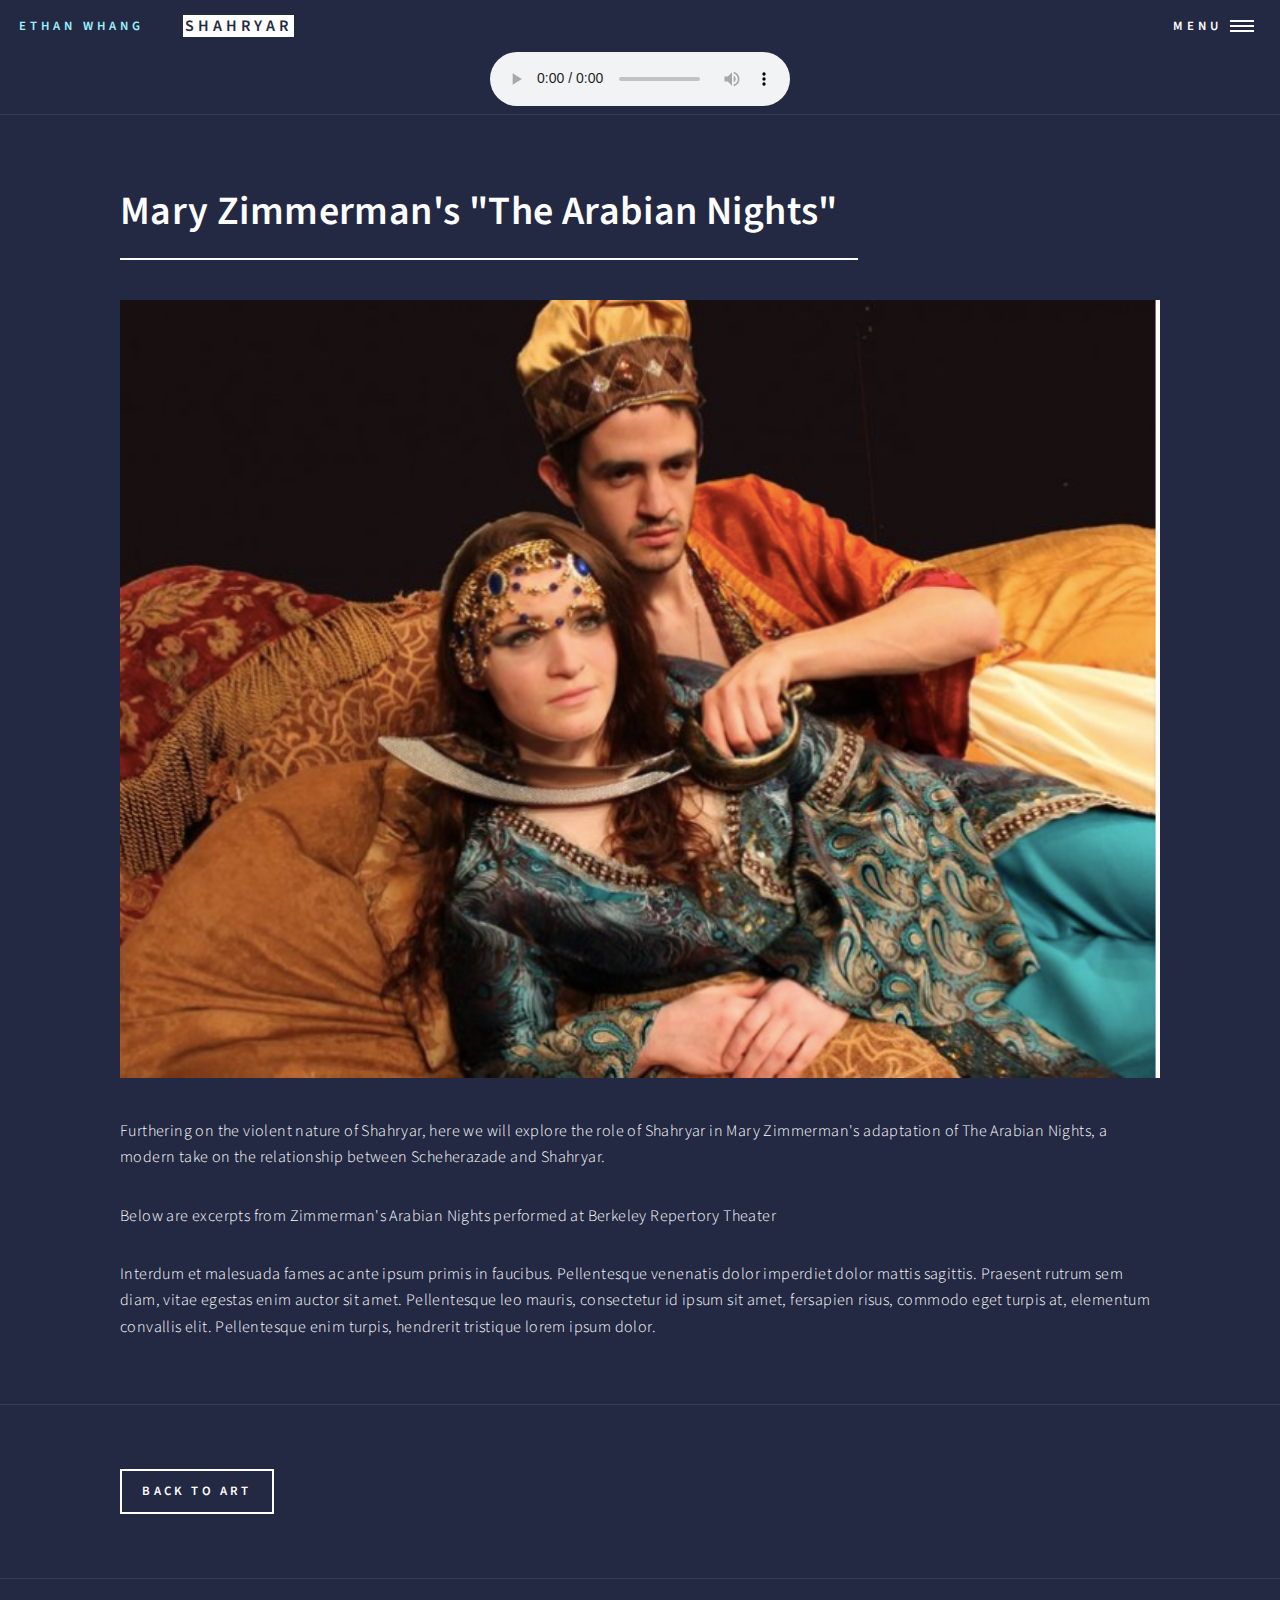
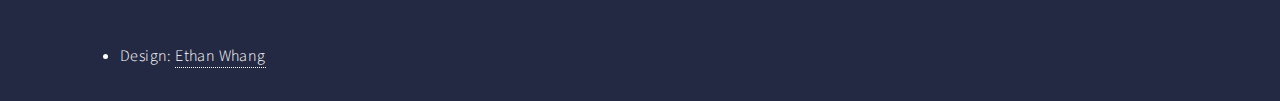
==== commit aa0eb9a3: "finished with artworks" ====
--- a/adaptations.html
+++ b/adaptations.html
@@ -48,8 +48,8 @@
                     <h1>Mary Zimmerman's "The Arabian Nights"</h1>
                   </header>
                   <span class="image main"><img src="images/pic15.jpg" alt="" /></span>
-                  <p>Furthering on the violent nature of Shahryar, here we will explore the role of Shahryar in Mary Zimmerman's adaptation of The Arabian Nights, a modern take on the relationship between Scheherazade and Shahryar.</p>
-                  <p></p>
+                  <p>Furthering on the violent nature of Shahryar, here we will explore the role of Shahryar in Mary Zimmerman's adaptation of The Arabian Nights, a modern take on the relationship between Scheherazade and Shahryar. </p>
+                  <p>Below are excerpts from Zimmerman's Arabian Nights performed at Berkeley Repertory Theater</p>
                   <p>Interdum et malesuada fames ac ante ipsum primis in faucibus. Pellentesque venenatis dolor imperdiet dolor mattis sagittis. Praesent rutrum sem diam, vitae egestas enim auctor sit amet. Pellentesque leo mauris, consectetur id ipsum sit amet, fersapien risus, commodo eget turpis at, elementum convallis elit. Pellentesque enim turpis, hendrerit tristique lorem ipsum dolor.</p>
                 </div>
               </section>
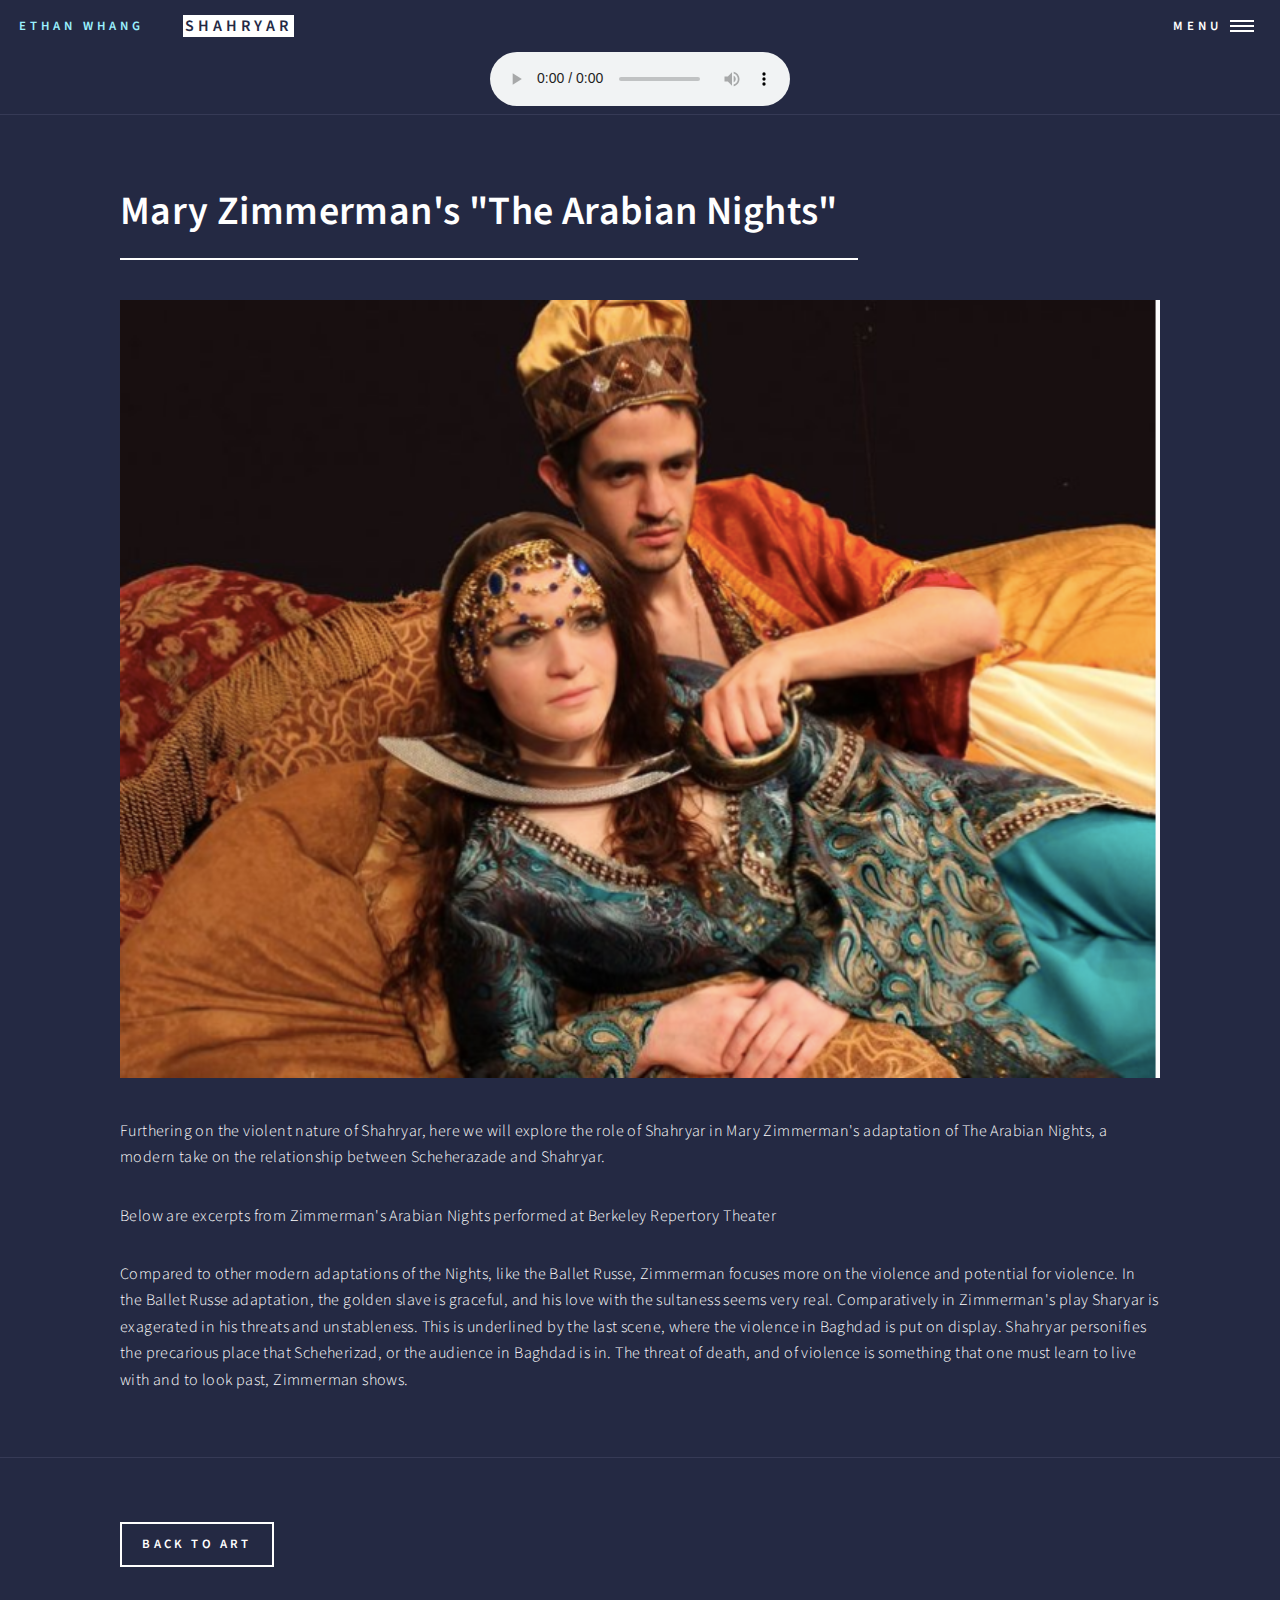
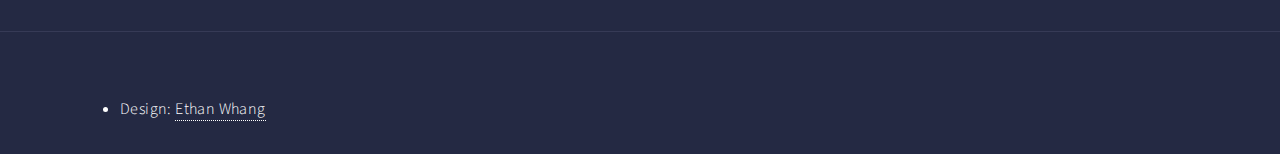
==== commit e8160f7e: "finished with artworks" ====
--- a/adaptations.html
+++ b/adaptations.html
@@ -49,8 +49,15 @@
                   </header>
                   <span class="image main"><img src="images/pic15.jpg" alt="" /></span>
                   <p>Furthering on the violent nature of Shahryar, here we will explore the role of Shahryar in Mary Zimmerman's adaptation of The Arabian Nights, a modern take on the relationship between Scheherazade and Shahryar. </p>
-                  <p>Below are excerpts from Zimmerman's Arabian Nights performed at Berkeley Repertory Theater</p>
-                  <p>Interdum et malesuada fames ac ante ipsum primis in faucibus. Pellentesque venenatis dolor imperdiet dolor mattis sagittis. Praesent rutrum sem diam, vitae egestas enim auctor sit amet. Pellentesque leo mauris, consectetur id ipsum sit amet, fersapien risus, commodo eget turpis at, elementum convallis elit. Pellentesque enim turpis, hendrerit tristique lorem ipsum dolor.</p>
+                  <p>Below are excerpts from Zimmerman's Arabian Nights performed at Berkeley Repertory Theater
+
+
+                  </p>
+
+
+                  <p>Compared to other modern adaptations of the Nights, like the Ballet Russe, Zimmerman focuses more on the violence and potential for violence.
+                  In the Ballet Russe adaptation, the golden slave is graceful, and his love with the sultaness seems very real. Comparatively in Zimmerman's play Sharyar is exagerated in his threats and unstableness.
+                  This is underlined by the last scene, where the violence in Baghdad is put on display. Shahryar personifies the precarious place that Scheherizad, or the audience in Baghdad is in. The threat of death, and of violence is something that one must learn to live with and to look past, Zimmerman shows.</p>
                 </div>
               </section>
 
@@ -67,7 +74,7 @@
         <!-- Footer -->
           <footer id="footer">
             <div class="inner">
-                <li>Design: <a href="https://html5up.net">Ethan Whang</a></li>
+                <li>Design: <a href="ethanwhang.html">Ethan Whang</a></li>
               </ul>
             </div>
           </footer>
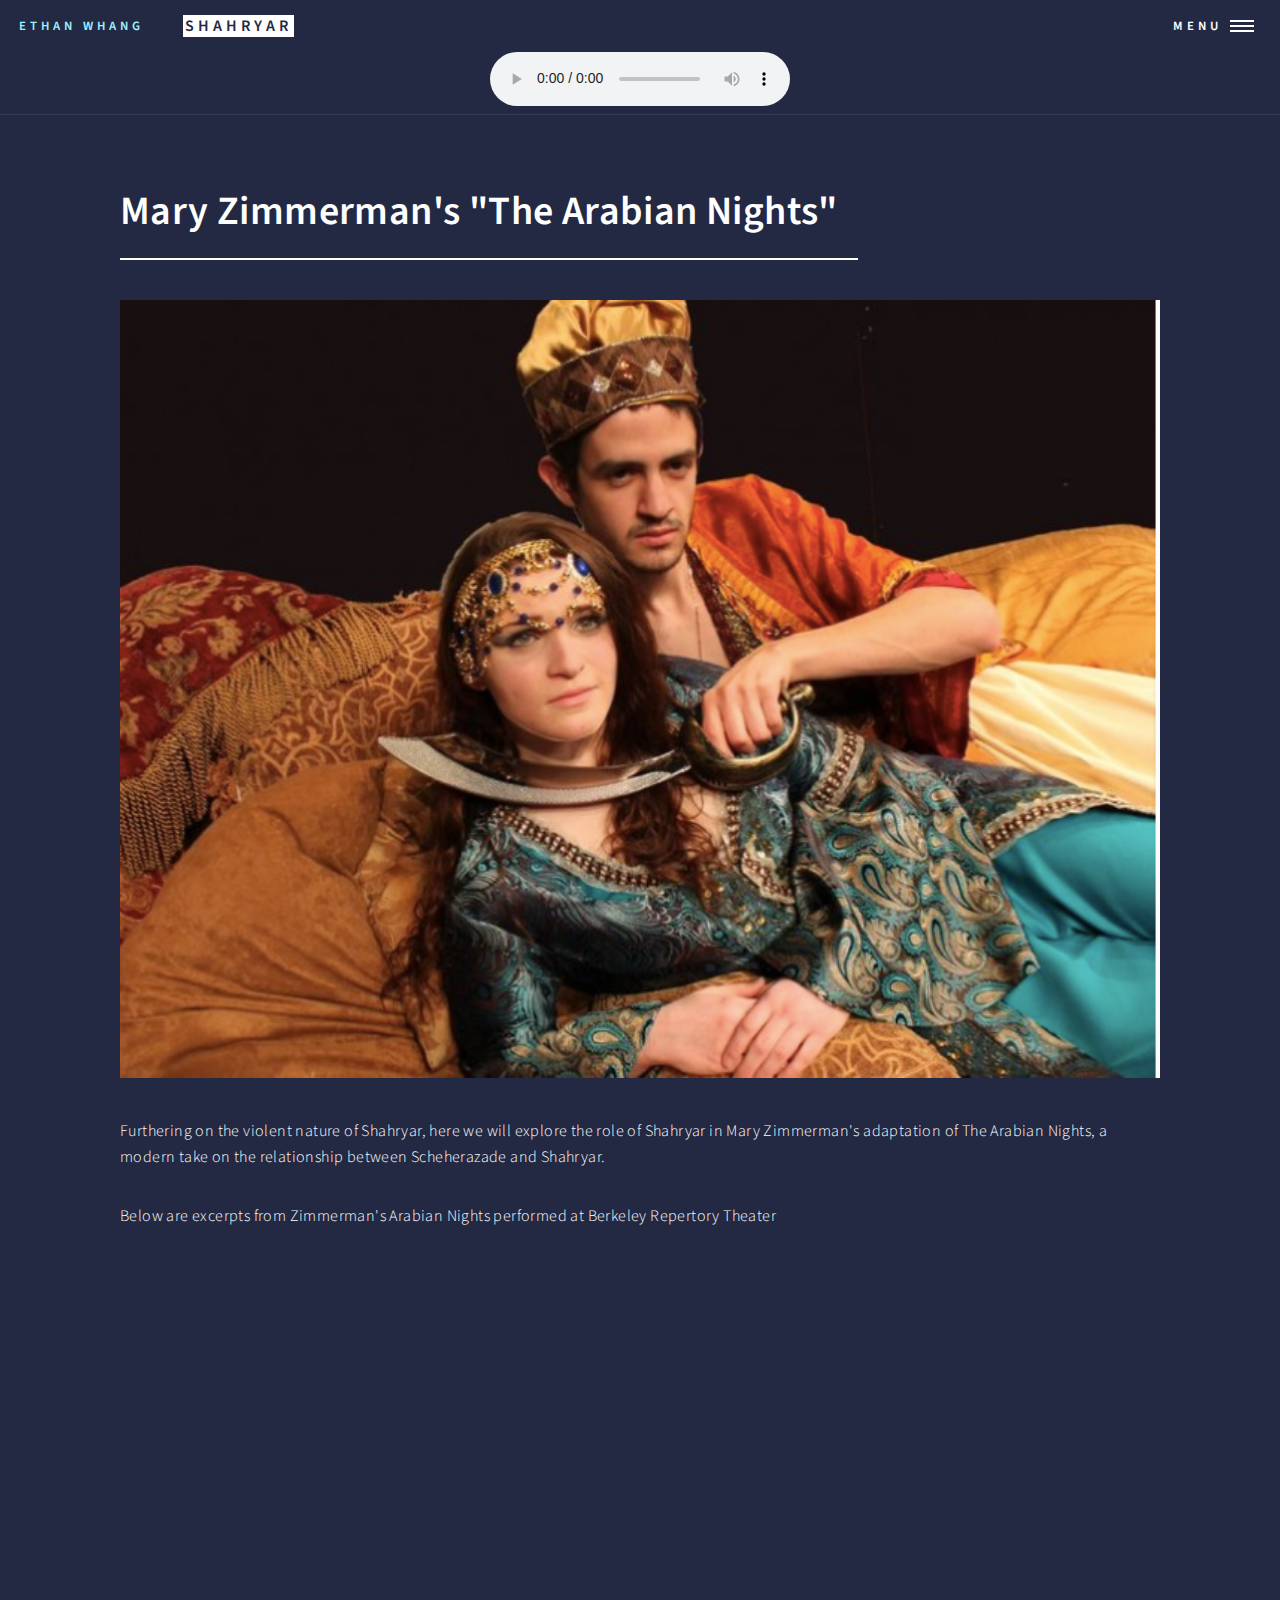
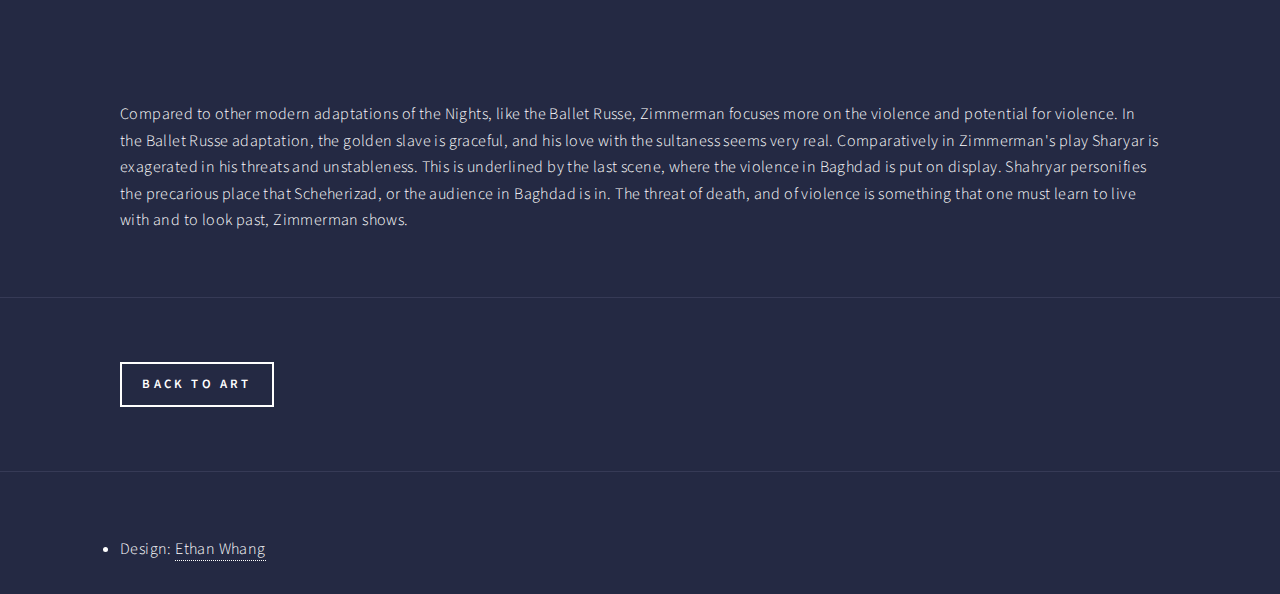
==== commit 4e7e91c0: "finished with artworks" ====
--- a/adaptations.html
+++ b/adaptations.html
@@ -37,6 +37,7 @@
           <div id="main" class="alt">
 
             <center><audio controls autoplay="autoplay" loop="loop">
+              <p>Music from Zimmerman's "The Arabian Nights"</p>
               <source src="zimmerman.mp3" type="audio/mpeg">
                 Your browser does not support the audio element.
             </audio></center>
@@ -50,7 +51,8 @@
                   <span class="image main"><img src="images/pic15.jpg" alt="" /></span>
                   <p>Furthering on the violent nature of Shahryar, here we will explore the role of Shahryar in Mary Zimmerman's adaptation of The Arabian Nights, a modern take on the relationship between Scheherazade and Shahryar. </p>
                   <p>Below are excerpts from Zimmerman's Arabian Nights performed at Berkeley Repertory Theater
-
+                    <center><iframe width="500" height="400" src="https://www.youtube.com/embed/zxiaGSa8kb4">
+                    </iframe></center>
 
                   </p>
 
